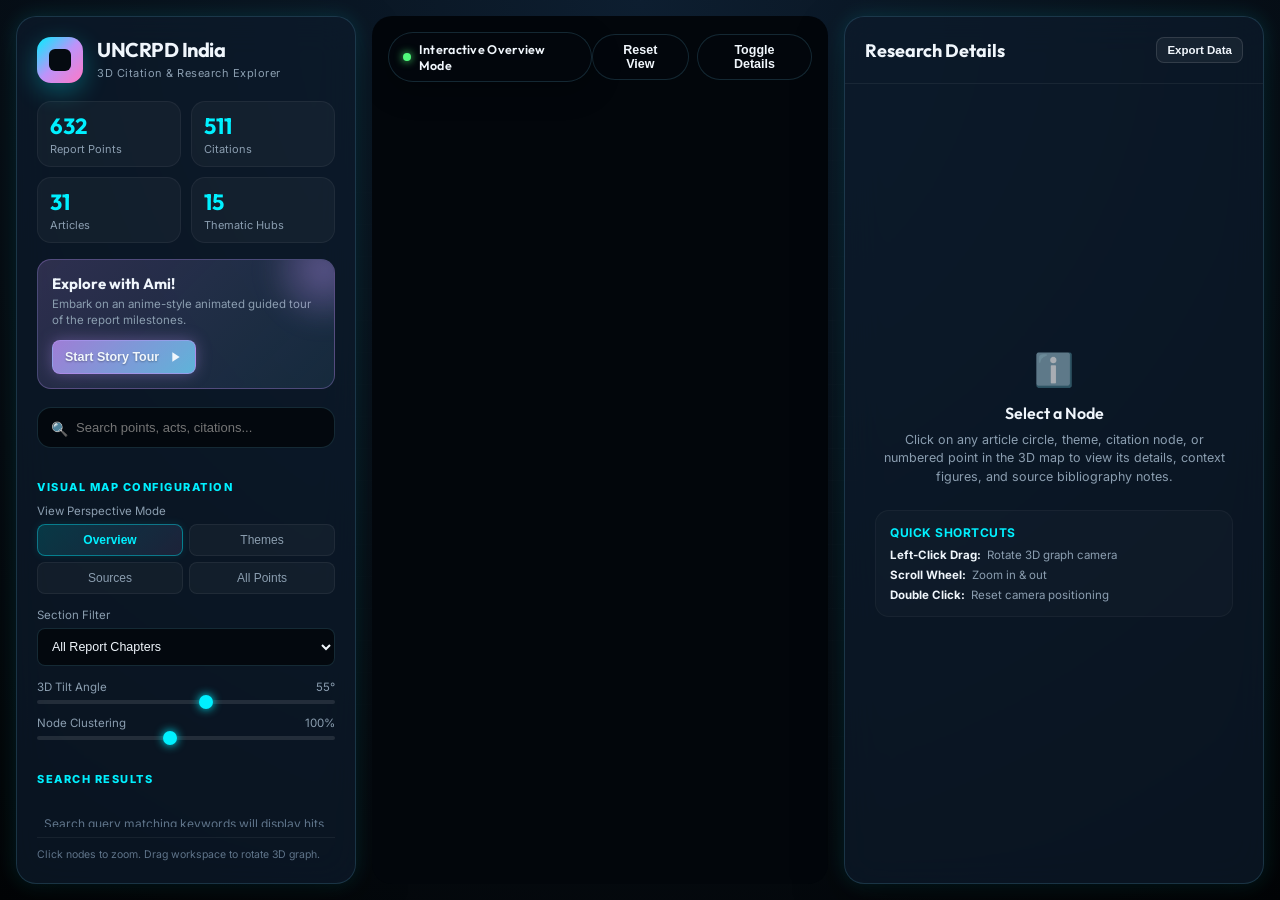
==== index.html @ 35bfd84f "feat: Add interactive 3D citation map and storytelling dashboard with Three.js" ====
<!DOCTYPE html>
<html lang="en">
<head>
  <meta charset="UTF-8">
  <meta name="viewport" content="width=device-width, initial-scale=1.0">
  <title>India UNCRPD 3D Research Citation Map & Story Dashboard</title>
  <meta name="description" content="An interactive 3D WebGL mind map and animated story tour of the India UNCRPD state report, mapping numbered points, legal milestones, and citation networks.">
  
  <!-- Premium Fonts -->
  <link rel="preconnect" href="https://fonts.googleapis.com">
  <link rel="preconnect" href="https://fonts.gstatic.com" crossorigin>
  <link href="https://fonts.googleapis.com/css2?family=Inter:wght@300;400;500;600;700&family=Outfit:wght@400;500;600;700;800&display=swap" rel="stylesheet">
  
  <!-- Main Stylesheet -->
  <link rel="stylesheet" href="app.css">
</head>
<body>
  
  <div class="app-container">
    
    <!-- Left Navigation & Controls Sidebar -->
    <aside class="sidebar-left glass-card" id="sidebar-left">
      <div class="brand">
        <div class="brand-logo">
          <div class="logo-inner"></div>
        </div>
        <div class="brand-text">
          <h1>UNCRPD India</h1>
          <span class="subtitle">3D Citation & Research Explorer</span>
        </div>
      </div>
      
      <!-- Stats Summary Widget -->
      <div class="stats-grid" id="stats-widget">
        <div class="stat-card">
          <span class="stat-val" id="stat-points">0</span>
          <span class="stat-label">Report Points</span>
        </div>
        <div class="stat-card">
          <span class="stat-val" id="stat-citations">0</span>
          <span class="stat-label">Citations</span>
        </div>
        <div class="stat-card">
          <span class="stat-val" id="stat-articles">0</span>
          <span class="stat-label">Articles</span>
        </div>
        <div class="stat-card">
          <span class="stat-val" id="stat-themes">0</span>
          <span class="stat-label">Thematic Hubs</span>
        </div>
      </div>
      
      <!-- Anime Story Tour Banner Trigger -->
      <div class="tour-banner" id="start-tour-banner">
        <div class="banner-glow"></div>
        <div class="banner-content">
          <h3>Explore with Ami!</h3>
          <p>Embark on an anime-style animated guided tour of the report milestones.</p>
          <button class="btn btn-primary btn-glow" id="start-tour-btn">
            <span>Start Story Tour</span>
            <svg class="icon-play" viewBox="0 0 24 24" width="16" height="16" fill="currentColor"><path d="M8 5v14l11-7z"/></svg>
          </button>
        </div>
      </div>

      <!-- Search Box -->
      <div class="search-box">
        <span class="search-icon">🔍</span>
        <input type="text" id="search-input" placeholder="Search points, acts, citations...">
      </div>

      <!-- Explorer Controls -->
      <div class="section-title">Visual Map Configuration</div>
      
      <div class="control-group">
        <label class="control-label">View Perspective Mode</label>
        <div class="button-toggle-group">
          <button class="toggle-btn active" data-mode="overview">Overview</button>
          <button class="toggle-btn" data-mode="themes">Themes</button>
          <button class="toggle-btn" data-mode="sources">Sources</button>
          <button class="toggle-btn" data-mode="allpoints">All Points</button>
        </div>
      </div>
      
      <div class="control-group">
        <label class="control-label" for="filter-select">Section Filter</label>
        <select id="filter-select" class="custom-select">
          <option value="">All Report Chapters</option>
        </select>
      </div>

      <div class="control-sliders">
        <div class="slider-item">
          <div class="slider-header">
            <span>3D Tilt Angle</span>
            <span id="slider-tilt-val">55°</span>
          </div>
          <input type="range" id="slider-tilt" min="15" max="85" value="55" class="custom-slider">
        </div>
        <div class="slider-item">
          <div class="slider-header">
            <span>Node Clustering</span>
            <span id="slider-density-val">100%</span>
          </div>
          <input type="range" id="slider-density" min="60" max="150" value="100" class="custom-slider">
        </div>
      </div>

      <div class="section-title">Search Results</div>
      <div class="results-container" id="search-results-list">
        <div class="empty-state">Search query matching keywords will display hits here.</div>
      </div>
      
      <div class="sidebar-footer">
        <span>Click nodes to zoom. Drag workspace to rotate 3D graph.</span>
      </div>
    </aside>
    
    <!-- Central WebGL Viewport -->
    <main class="viewport-container" id="viewport-container">
      
      <!-- Top floating status pill -->
      <div class="top-pillbar">
        <div class="pill-badge glass-card">
          <span class="active-dot"></span>
          <span id="current-mode-label">Interactive Overview Mode</span>
        </div>
        <div class="pill-actions">
          <button class="btn btn-action" id="reset-view-btn">Reset View</button>
          <button class="btn btn-action" id="toggle-right-btn">Toggle Details</button>
        </div>
      </div>
      
      <!-- Three.js Canvas -->
      <div class="threejs-wrapper" id="threejs-wrapper">
        <canvas id="threejs-canvas"></canvas>
      </div>
      
      <!-- Anime Story Tour Character Overlay & Dialog Balloon -->
      <div class="anime-story-tour-overlay hidden" id="story-tour-overlay">
        <!-- Background Speedlines for Anime styling -->
        <div class="anime-speedlines" id="tour-speedlines"></div>
        
        <!-- Story Card Panel -->
        <div class="story-dialog-box glass-card">
          <!-- Mascot Character Widget -->
          <div class="mascot-widget">
            <div class="mascot-avatar" id="mascot-avatar">
              <!-- Expressive Anime-style SVG Avatar -->
              <div class="mascot-hair-back"></div>
              <div class="mascot-face">
                <div class="mascot-blush"></div>
                <div class="mascot-eyes">
                  <div class="eye eye-left">
                    <div class="pupil"></div>
                  </div>
                  <div class="eye eye-right">
                    <div class="pupil"></div>
                  </div>
                </div>
                <div class="mascot-mouth"></div>
              </div>
              <div class="mascot-hair-front"></div>
              <div class="mascot-body"></div>
            </div>
            <div class="mascot-nametag">Ami · Guide</div>
          </div>
          
          <!-- Speech / Explanation Balloon -->
          <div class="speech-balloon">
            <div class="tour-chapter-badge" id="tour-chapter-badge">Chapter 1/5: Introduction</div>
            <h4 class="tour-step-title" id="tour-step-title">Welcome to the UNCRPD Explorer!</h4>
            <div class="tour-step-text" id="tour-step-text">
              Let's walk through the report together! I'll guide you through the demographic structure, accessibility outputs, inclusive education milestones, and the landmark legal case decisions.
            </div>
            
            <div class="tour-actions">
              <button class="btn btn-tour-skip" id="tour-exit-btn">Exit Tour</button>
              <div class="tour-nav-btns">
                <button class="btn btn-tour" id="tour-back-btn" disabled>Back</button>
                <button class="btn btn-tour btn-tour-primary" id="tour-next-btn">Next</button>
              </div>
            </div>
          </div>
        </div>
      </div>
      
    </main>
    
    <!-- Right Contextual Details Inspector Sidebar -->
    <aside class="sidebar-right glass-card" id="sidebar-right">
      <div class="panel-header">
        <h2>Research Details</h2>
        <div class="panel-header-actions">
          <button class="btn btn-header" id="download-json-btn" title="Download Full JSON Data">Export Data</button>
        </div>
      </div>
      
      <!-- Dynamically filled details view -->
      <div class="panel-content" id="detail-inspector-body">
        <!-- Default State -->
        <div class="default-inspector-state">
          <div class="inspector-icon">ℹ️</div>
          <h3>Select a Node</h3>
          <p>Click on any article circle, theme, citation node, or numbered point in the 3D map to view its details, context figures, and source bibliography notes.</p>
          <div class="quick-tips">
            <h4>Quick Shortcuts</h4>
            <ul>
              <li><strong>Left-Click Drag:</strong> Rotate 3D graph camera</li>
              <li><strong>Scroll Wheel:</strong> Zoom in & out</li>
              <li><strong>Double Click:</strong> Reset camera positioning</li>
            </ul>
          </div>
        </div>
      </div>
    </aside>
    
  </div>

  <!-- Image Modal Viewer for expanding figures -->
  <div class="image-modal-overlay hidden" id="image-modal">
    <div class="image-modal-content">
      <button class="btn-close-modal" id="close-modal-btn">✕</button>
      <img id="modal-image-src" src="" alt="Expanded Report Figure">
      <div class="image-modal-caption" id="modal-image-caption">Figure Caption</div>
    </div>
  </div>

  <!-- Load Three.js core library -->
  <script src="https://cdnjs.cloudflare.com/ajax/libs/three.js/r128/three.min.js"></script>
  <!-- Load packaged UNCRPD report data and mappings -->
  <script src="data.js"></script>
  <!-- Load 3D WebGL Graph visualization module -->
  <script src="graph3d.js"></script>
  <!-- Load Main App controller and Anime explainer logic -->
  <script src="app.js"></script>
</body>
</html>
---- app.css ----
/* Design System Variables */
:root {
  --bg-gradient: radial-gradient(circle at 50% 0%, #0d1e30 0%, #050b11 70%, #020406 100%);
  --bg-color: #050b11;
  --card-bg: rgba(13, 27, 43, 0.72);
  --card-bg-solid: #0b1522;
  --card-border: rgba(112, 214, 255, 0.16);
  --card-border-glow: rgba(112, 214, 255, 0.45);
  
  /* Text colors */
  --color-ink: #f0f6fc;
  --color-muted: #8b9eb0;
  --color-subtle: #5f748a;
  
  /* Glowing Neon Accents */
  --accent-cyan: #00f0ff;
  --accent-cyan-rgb: 0, 240, 255;
  --accent-purple: #bd93f9;
  --accent-gold: #ffb86c;
  --accent-green: #50fa7b;
  --accent-pink: #ff79c6;
  --accent-red: #ff5555;
  
  /* Theme mapping colors */
  --dot-article: #00f0ff;
  --dot-point: #bd93f9;
  --dot-source: #ff79c6;
  --dot-theme: #ffb86c;
  
  /* Structural variables */
  --radius-lg: 20px;
  --radius-md: 14px;
  --radius-sm: 8px;
  --shadow-neon: 0 0 20px rgba(0, 240, 255, 0.15);
  --shadow-neon-hover: 0 0 35px rgba(0, 240, 255, 0.35);
  --font-display: 'Outfit', sans-serif;
  --font-body: 'Inter', sans-serif;
  --transition-fast: 0.18s cubic-bezier(0.4, 0, 0.2, 1);
  --transition-normal: 0.28s cubic-bezier(0.4, 0, 0.2, 1);
}

/* Base resets & layouts */
* {
  box-sizing: border-box;
  margin: 0;
  padding: 0;
}

html, body {
  height: 100%;
  width: 100%;
  background: var(--bg-color);
  background-image: var(--bg-gradient);
  color: var(--color-ink);
  font-family: var(--font-body);
  overflow: hidden;
}

body::before {
  content: "";
  position: fixed;
  inset: 0;
  background-image: 
    linear-gradient(rgba(255, 255, 255, 0.015) 1px, transparent 1px),
    linear-gradient(90deg, rgba(255, 255, 255, 0.015) 1px, transparent 1px);
  background-size: 32px 32px;
  mask-image: radial-gradient(circle at center, black, transparent 80%);
  pointer-events: none;
  z-index: 1;
}

/* App Grid Structure */
.app-container {
  display: grid;
  grid-template-columns: 340px 1fr 420px;
  height: 100vh;
  gap: 16px;
  padding: 16px;
  position: relative;
  z-index: 2;
}

/* Glassmorphic Cards */
.glass-card {
  background: var(--card-bg);
  border: 1px solid var(--card-border);
  box-shadow: 0 20px 50px rgba(0, 0, 0, 0.4), var(--shadow-neon);
  border-radius: var(--radius-lg);
  backdrop-filter: blur(18px);
  -webkit-backdrop-filter: blur(18px);
  transition: border-color var(--transition-normal), box-shadow var(--transition-normal);
}

.glass-card:hover {
  border-color: rgba(0, 240, 255, 0.28);
}

/* Sidebars Base Styling */
.sidebar-left, .sidebar-right {
  display: flex;
  flex-direction: column;
  height: 100%;
  overflow: hidden;
}

/* LEFT SIDEBAR: Brand & Controls */
.sidebar-left {
  padding: 20px;
}

.brand {
  display: flex;
  align-items: center;
  gap: 14px;
  margin-bottom: 18px;
}

.brand-logo {
  width: 46px;
  height: 46px;
  border-radius: 14px;
  background: linear-gradient(135deg, var(--accent-cyan), var(--accent-purple), var(--accent-pink));
  display: flex;
  align-items: center;
  justify-content: center;
  position: relative;
  box-shadow: 0 8px 24px rgba(0, 240, 255, 0.3);
}

.logo-inner {
  width: 22px;
  height: 22px;
  border-radius: 6px;
  background: var(--bg-color);
  animation: logo-rotate 8s linear infinite;
}

@keyframes logo-rotate {
  from { transform: rotate(0deg); }
  to { transform: rotate(360deg); }
}

.brand-text h1 {
  font-family: var(--font-display);
  font-size: 20px;
  font-weight: 700;
  letter-spacing: -0.5px;
  line-height: 1.1;
}

.brand-text .subtitle {
  font-size: 11px;
  color: var(--color-muted);
  letter-spacing: 0.5px;
}

/* Stats Summary Widget */
.stats-grid {
  display: grid;
  grid-template-columns: repeat(2, 1fr);
  gap: 10px;
  margin-bottom: 16px;
}

.stat-card {
  padding: 10px 12px;
  background: rgba(255, 255, 255, 0.035);
  border: 1px solid rgba(255, 255, 255, 0.05);
  border-radius: var(--radius-md);
  display: flex;
  flex-direction: column;
}

.stat-val {
  font-family: var(--font-display);
  font-size: 22px;
  font-weight: 700;
  color: var(--accent-cyan);
}

.stat-label {
  font-size: 11px;
  color: var(--color-muted);
  margin-top: 2px;
}

/* Tour Banner Widget */
.tour-banner {
  position: relative;
  background: linear-gradient(135deg, rgba(189, 147, 249, 0.2) 0%, rgba(112, 214, 255, 0.1) 100%);
  border: 1px solid rgba(189, 147, 249, 0.3);
  border-radius: var(--radius-md);
  padding: 14px;
  margin-bottom: 18px;
  overflow: hidden;
  transition: transform var(--transition-fast);
}

.tour-banner:hover {
  transform: translateY(-2px);
  border-color: rgba(189, 147, 249, 0.5);
  box-shadow: 0 8px 30px rgba(189, 147, 249, 0.2);
}

.banner-glow {
  position: absolute;
  top: -50px;
  right: -50px;
  width: 120px;
  height: 120px;
  background: radial-gradient(circle, rgba(189, 147, 249, 0.4) 0%, transparent 70%);
  filter: blur(10px);
  pointer-events: none;
}

.banner-content h3 {
  font-family: var(--font-display);
  font-size: 15px;
  font-weight: 700;
  color: var(--color-ink);
  margin-bottom: 4px;
}

.banner-content p {
  font-size: 11.5px;
  color: var(--color-muted);
  line-height: 1.35;
  margin-bottom: 12px;
}

/* Standard Buttons */
.btn {
  display: inline-flex;
  align-items: center;
  justify-content: center;
  gap: 8px;
  border: 1px solid rgba(255, 255, 255, 0.12);
  background: rgba(255, 255, 255, 0.05);
  color: var(--color-ink);
  border-radius: var(--radius-sm);
  padding: 8px 12px;
  cursor: pointer;
  font-size: 12.5px;
  font-weight: 600;
  outline: none;
  transition: transform var(--transition-fast), background var(--transition-fast), border-color var(--transition-fast);
}

.btn:hover {
  background: rgba(255, 255, 255, 0.1);
  border-color: rgba(255, 255, 255, 0.2);
  transform: translateY(-1px);
}

.btn:active {
  transform: translateY(0);
}

.btn-primary {
  background: linear-gradient(135deg, rgba(189, 147, 249, 0.8), rgba(112, 214, 255, 0.8));
  border-color: rgba(189, 147, 249, 0.5);
  text-shadow: 0 1px 2px rgba(0,0,0,0.3);
}

.btn-primary:hover {
  background: linear-gradient(135deg, rgba(189, 147, 249, 0.95), rgba(112, 214, 255, 0.95));
  border-color: rgba(189, 147, 249, 0.7);
}

.btn-glow {
  box-shadow: 0 0 15px rgba(189, 147, 249, 0.35);
}

.btn-glow:hover {
  box-shadow: 0 0 25px rgba(189, 147, 249, 0.55);
}

/* Search Box Container */
.search-box {
  position: relative;
  margin-bottom: 18px;
}

.search-box input {
  width: 100%;
  background: #03080e;
  border: 1px solid var(--card-border);
  border-radius: var(--radius-md);
  padding: 12px 14px 12px 38px;
  color: var(--color-ink);
  font-size: 13px;
  outline: none;
  transition: border-color var(--transition-fast), box-shadow var(--transition-fast);
}

.search-box input:focus {
  border-color: var(--accent-cyan);
  box-shadow: 0 0 12px rgba(0, 240, 255, 0.25);
}

.search-icon {
  position: absolute;
  left: 14px;
  top: 50%;
  transform: translateY(-50%);
  font-size: 14px;
  color: var(--color-muted);
}

/* Sections inside control panels */
.section-title {
  font-size: 11px;
  font-weight: 800;
  text-transform: uppercase;
  letter-spacing: 1.5px;
  color: var(--accent-cyan);
  margin: 14px 0 10px;
}

.control-group {
  margin-bottom: 14px;
}

.control-label {
  display: block;
  font-size: 11.5px;
  color: var(--color-muted);
  margin-bottom: 6px;
}

/* Button Toggle Group */
.button-toggle-group {
  display: grid;
  grid-template-columns: repeat(2, 1fr);
  gap: 6px;
}

.toggle-btn {
  background: rgba(255, 255, 255, 0.035);
  border: 1px solid rgba(255, 255, 255, 0.06);
  color: var(--color-muted);
  border-radius: var(--radius-sm);
  padding: 8px 6px;
  font-size: 12px;
  font-weight: 500;
  cursor: pointer;
  transition: var(--transition-fast);
}

.toggle-btn:hover {
  background: rgba(255, 255, 255, 0.07);
  color: var(--color-ink);
}

.toggle-btn.active {
  background: linear-gradient(135deg, rgba(0, 240, 255, 0.16), rgba(189, 147, 249, 0.1));
  border-color: rgba(0, 240, 255, 0.4);
  color: var(--accent-cyan);
  font-weight: 600;
  box-shadow: 0 0 10px rgba(0, 240, 255, 0.1);
}

/* Custom Select Tag */
.custom-select {
  width: 100%;
  background: #03080e;
  border: 1px solid var(--card-border);
  color: var(--color-ink);
  border-radius: var(--radius-sm);
  padding: 10px;
  outline: none;
  font-size: 12.5px;
  cursor: pointer;
  transition: border-color var(--transition-fast);
}

.custom-select:focus {
  border-color: var(--accent-cyan);
}

/* Sliders */
.control-sliders {
  display: flex;
  flex-direction: column;
  gap: 12px;
  margin-bottom: 18px;
}

.slider-item {
  display: flex;
  flex-direction: column;
  gap: 6px;
}

.slider-header {
  display: flex;
  justify-content: space-between;
  font-size: 11.5px;
  color: var(--color-muted);
}

.custom-slider {
  -webkit-appearance: none;
  width: 100%;
  height: 4px;
  border-radius: 99px;
  background: rgba(255,255,255,0.1);
  outline: none;
}

.custom-slider::-webkit-slider-thumb {
  -webkit-appearance: none;
  appearance: none;
  width: 14px;
  height: 14px;
  border-radius: 50%;
  background: var(--accent-cyan);
  cursor: pointer;
  box-shadow: 0 0 10px var(--accent-cyan);
  transition: transform var(--transition-fast);
}

.custom-slider::-webkit-slider-thumb:hover {
  transform: scale(1.2);
}

/* Search results list */
.results-container {
  flex: 1;
  overflow-y: auto;
  padding-right: 4px;
}

.results-container::-webkit-scrollbar {
  width: 4px;
}

.results-container::-webkit-scrollbar-thumb {
  background: rgba(255,255,255,0.1);
  border-radius: 99px;
}

.empty-state {
  font-size: 12px;
  color: var(--color-subtle);
  text-align: center;
  padding: 20px 0;
}

/* Individual Search Hit */
.search-hit-item {
  padding: 10px 12px;
  border-radius: var(--radius-sm);
  background: rgba(255, 255, 255, 0.02);
  border: 1px solid rgba(255, 255, 255, 0.04);
  margin-bottom: 8px;
  cursor: pointer;
  transition: var(--transition-fast);
}

.search-hit-item:hover {
  background: rgba(0, 240, 255, 0.08);
  border-color: rgba(0, 240, 255, 0.25);
  transform: translateX(2px);
}

.search-hit-item b {
  display: block;
  font-size: 13px;
  color: var(--color-ink);
}

.search-hit-item span {
  display: block;
  font-size: 11.5px;
  color: var(--color-muted);
  margin-top: 3px;
  white-space: nowrap;
  overflow: hidden;
  text-overflow: ellipsis;
}

.sidebar-footer {
  font-size: 10.5px;
  color: var(--color-subtle);
  line-height: 1.4;
  border-top: 1px solid rgba(255,255,255,0.06);
  padding-top: 10px;
  margin-top: 10px;
}

/* CENTRAL GRAPH VIEWPORT */
.viewport-container {
  position: relative;
  height: 100%;
  border-radius: var(--radius-lg);
  overflow: hidden;
  background: #02060b;
}

.threejs-wrapper {
  position: absolute;
  inset: 0;
  z-index: 1;
}

#threejs-canvas {
  width: 100%;
  height: 100%;
  display: block;
}

/* Floating Top Pillbar */
.top-pillbar {
  position: absolute;
  top: 16px;
  left: 16px;
  right: 16px;
  z-index: 10;
  display: flex;
  align-items: center;
  justify-content: space-between;
  pointer-events: none;
}

.pill-badge {
  display: flex;
  align-items: center;
  gap: 8px;
  background: rgba(3, 8, 14, 0.7);
  border: 1px solid var(--card-border);
  border-radius: 99px;
  padding: 8px 14px;
  pointer-events: auto;
  box-shadow: 0 8px 30px rgba(0,0,0,0.3);
}

.active-dot {
  width: 8px;
  height: 8px;
  border-radius: 50%;
  background: var(--accent-green);
  box-shadow: 0 0 8px var(--accent-green);
  animation: pulse-green 2s infinite;
}

@keyframes pulse-green {
  0% { transform: scale(0.95); box-shadow: 0 0 0 0 rgba(80, 250, 123, 0.7); }
  70% { transform: scale(1); box-shadow: 0 0 0 6px rgba(80, 250, 123, 0); }
  100% { transform: scale(0.95); box-shadow: 0 0 0 0 rgba(80, 250, 123, 0); }
}

.pill-badge span:last-child {
  font-family: var(--font-display);
  font-size: 12.5px;
  font-weight: 600;
  letter-spacing: 0.3px;
}

.pill-actions {
  display: flex;
  gap: 8px;
  pointer-events: auto;
}

.btn-action {
  background: rgba(3, 8, 14, 0.7);
  border: 1px solid var(--card-border);
  border-radius: 99px;
  padding: 8px 16px;
}

.btn-action:hover {
  border-color: var(--accent-cyan);
  color: var(--accent-cyan);
  box-shadow: 0 0 15px rgba(0,240,255,0.25);
}

/* ANIME STORY TOUR OVERLAY */
.anime-story-tour-overlay {
  position: absolute;
  inset: 0;
  z-index: 100;
  pointer-events: none;
  display: flex;
  align-items: flex-end;
  justify-content: center;
  padding: 24px;
  background: rgba(3, 6, 10, 0.4);
  transition: opacity var(--transition-normal);
}

.anime-story-tour-overlay.hidden {
  opacity: 0;
  pointer-events: none;
}

/* Background Speedlines animation */
.anime-speedlines {
  position: absolute;
  inset: 0;
  background-image: radial-gradient(circle, transparent 20%, rgba(0, 240, 255, 0.05) 50%, rgba(189, 147, 249, 0.15) 100%),
                    repeating-conic-gradient(from 0deg, transparent 0deg 8deg, rgba(255,255,255,0.035) 9deg 12deg, transparent 13deg 20deg);
  pointer-events: none;
  animation: speedlines-spin 25s linear infinite;
  opacity: 0.75;
  z-index: 1;
}

@keyframes speedlines-spin {
  0% { transform: scale(1.1) rotate(0deg); }
  100% { transform: scale(1.1) rotate(360deg); }
}

/* Dialog Container Card */
.story-dialog-box {
  width: min(840px, 100%);
  display: flex;
  align-items: stretch;
  gap: 20px;
  padding: 20px;
  z-index: 10;
  pointer-events: auto;
  border-color: rgba(189, 147, 249, 0.4);
  background: rgba(13, 20, 32, 0.92);
  transform: translateY(0);
  transition: transform var(--transition-normal);
  animation: dialog-intro var(--transition-normal) forwards;
}

@keyframes dialog-intro {
  from { transform: translateY(50px); opacity: 0; }
  to { transform: translateY(0); opacity: 1; }
}

/* Mascot Chibi Character Design (CSS / SVG structure) */
.mascot-widget {
  width: 140px;
  display: flex;
  flex-direction: column;
  align-items: center;
  justify-content: center;
  position: relative;
  flex-shrink: 0;
}

.mascot-avatar {
  width: 100px;
  height: 100px;
  position: relative;
  animation: mascot-float 3s ease-in-out infinite;
}

@keyframes mascot-float {
  0% { transform: translateY(0); }
  50% { transform: translateY(-8px); }
  100% { transform: translateY(0); }
}

/* Cute Chibi Hair and Face styling */
.mascot-face {
  position: absolute;
  top: 25px;
  left: 20px;
  width: 60px;
  height: 52px;
  background: #ffebd2;
  border-radius: 30px 30px 24px 24px;
  z-index: 2;
  box-shadow: inset 0 -4px 8px rgba(0,0,0,0.1);
  overflow: hidden;
}

.mascot-hair-back {
  position: absolute;
  top: 15px;
  left: 12px;
  width: 76px;
  height: 70px;
  background: var(--accent-purple);
  border-radius: 40px 40px 10px 10px;
  z-index: 1;
}

.mascot-hair-front {
  position: absolute;
  top: 15px;
  left: 15px;
  width: 70px;
  height: 25px;
  background: var(--accent-purple);
  border-radius: 40px 40px 0 0;
  z-index: 3;
  clip-path: polygon(0% 0%, 100% 0%, 90% 100%, 75% 60%, 55% 90%, 45% 60%, 25% 100%, 10% 60%);
}

.mascot-blush {
  position: absolute;
  top: 32px;
  left: 5%;
  width: 90%;
  height: 6px;
  display: flex;
  justify-content: space-between;
  padding: 0 6px;
}

.mascot-blush::before, .mascot-blush::after {
  content: "";
  width: 8px;
  height: 5px;
  background: rgba(255, 105, 180, 0.5);
  border-radius: 50%;
  filter: blur(1px);
}

.mascot-eyes {
  position: absolute;
  top: 22px;
  left: 10px;
  width: 40px;
  height: 12px;
  display: flex;
  justify-content: space-between;
}

.eye {
  width: 11px;
  height: 11px;
  background: #25123d;
  border-radius: 50%;
  position: relative;
  overflow: hidden;
  animation: eye-blink 4s linear infinite;
  transform-origin: center;
}

.pupil {
  width: 4px;
  height: 4px;
  background: #ffffff;
  border-radius: 50%;
  position: absolute;
  top: 2px;
  left: 2px;
}

@keyframes eye-blink {
  0%, 95%, 100% { transform: scaleY(1); }
  97% { transform: scaleY(0.1); }
}

.mascot-mouth {
  position: absolute;
  bottom: 8px;
  left: 27px;
  width: 6px;
  height: 4px;
  border-bottom: 2px solid #25123d;
  border-radius: 0 0 4px 4px;
  transition: all var(--transition-fast);
}

.mascot-body {
  position: absolute;
  bottom: 0;
  left: 32px;
  width: 36px;
  height: 28px;
  background: linear-gradient(180deg, var(--accent-pink) 0%, var(--accent-purple) 100%);
  border-radius: 12px 12px 0 0;
  z-index: 1;
}

/* Expressive Chibi Mouth States */
.mascot-avatar.happy .mascot-mouth {
  width: 8px;
  height: 6px;
  left: 26px;
  border-radius: 0 0 6px 6px;
  border-bottom: 3px solid #25123d;
  background: #ff5555;
}

.mascot-avatar.excited .mascot-mouth {
  width: 10px;
  height: 10px;
  left: 25px;
  bottom: 6px;
  border-radius: 0 0 10px 10px;
  background: #ff5555;
  border: 2px solid #25123d;
}

.mascot-avatar.thinking .mascot-mouth {
  width: 8px;
  height: 2px;
  left: 26px;
  bottom: 10px;
  background: #25123d;
  border: none;
  border-radius: 2px;
  transform: rotate(-10deg);
}

.mascot-nametag {
  background: var(--accent-purple);
  color: #060c13;
  font-family: var(--font-display);
  font-size: 11px;
  font-weight: 800;
  border-radius: 99px;
  padding: 3px 10px;
  margin-top: 10px;
  box-shadow: 0 4px 12px rgba(189, 147, 249, 0.4);
}

/* Speech Balloon controls */
.speech-balloon {
  flex: 1;
  display: flex;
  flex-direction: column;
}

.tour-chapter-badge {
  font-family: var(--font-display);
  font-size: 10.5px;
  font-weight: 800;
  color: var(--accent-purple);
  text-transform: uppercase;
  letter-spacing: 1px;
  margin-bottom: 4px;
}

.tour-step-title {
  font-family: var(--font-display);
  font-size: 18px;
  font-weight: 700;
  color: var(--color-ink);
  margin-bottom: 8px;
}

.tour-step-text {
  font-size: 13.5px;
  line-height: 1.5;
  color: #d0dbe5;
  margin-bottom: 16px;
  flex: 1;
}

.tour-actions {
  display: flex;
  justify-content: space-between;
  align-items: center;
  border-top: 1px solid rgba(255,255,255,0.06);
  padding-top: 12px;
}

.btn-tour {
  padding: 8px 16px;
  font-size: 12px;
  border-radius: var(--radius-sm);
}

.btn-tour-primary {
  background: var(--accent-purple);
  color: #060c13;
  border-color: var(--accent-purple);
  box-shadow: 0 0 15px rgba(189,147,249,0.3);
}

.btn-tour-primary:hover {
  background: #cba2ff;
  border-color: #cba2ff;
  color: #060c13;
}

.btn-tour-skip {
  background: transparent;
  border-color: transparent;
  color: var(--color-muted);
}

.btn-tour-skip:hover {
  background: rgba(255,255,255,0.05);
  color: var(--color-ink);
}

.tour-nav-btns {
  display: flex;
  gap: 8px;
}

/* RIGHT SIDEBAR: Inspector Details Panel */
.sidebar-right {
  padding: 0;
}

.panel-header {
  padding: 20px;
  border-bottom: 1px solid rgba(255, 255, 255, 0.06);
  display: flex;
  justify-content: space-between;
  align-items: center;
}

.panel-header h2 {
  font-family: var(--font-display);
  font-size: 18px;
  font-weight: 700;
}

.btn-header {
  font-size: 11.5px;
  padding: 6px 10px;
}

.panel-content {
  flex: 1;
  overflow-y: auto;
  padding: 20px;
}

.panel-content::-webkit-scrollbar {
  width: 4px;
}

.panel-content::-webkit-scrollbar-thumb {
  background: rgba(255,255,255,0.1);
  border-radius: 99px;
}

/* Default Inspector Intro */
.default-inspector-state {
  display: flex;
  flex-direction: column;
  align-items: center;
  justify-content: center;
  height: 100%;
  text-align: center;
  color: var(--color-muted);
  padding: 20px 10px;
}

.inspector-icon {
  font-size: 32px;
  margin-bottom: 14px;
  opacity: 0.65;
}

.default-inspector-state h3 {
  font-family: var(--font-display);
  font-size: 16px;
  font-weight: 600;
  color: var(--color-ink);
  margin-bottom: 8px;
}

.default-inspector-state p {
  font-size: 12.5px;
  line-height: 1.45;
  margin-bottom: 24px;
}

.quick-tips {
  width: 100%;
  text-align: left;
  background: rgba(255,255,255,0.02);
  border: 1px solid rgba(255,255,255,0.04);
  border-radius: var(--radius-md);
  padding: 14px;
}

.quick-tips h4 {
  font-size: 12px;
  font-weight: 700;
  color: var(--accent-cyan);
  margin-bottom: 8px;
  text-transform: uppercase;
  letter-spacing: 0.5px;
}

.quick-tips ul {
  list-style-type: none;
  display: flex;
  flex-direction: column;
  gap: 6px;
}

.quick-tips li {
  font-size: 11.5px;
  color: var(--color-muted);
  display: flex;
  gap: 6px;
}

.quick-tips strong {
  color: var(--color-ink);
}

/* Detail Inspection Elements */
.kicker {
  font-family: var(--font-display);
  font-size: 11px;
  font-weight: 800;
  text-transform: uppercase;
  letter-spacing: 1px;
  color: var(--accent-cyan);
}

.detail-title {
  font-family: var(--font-display);
  font-size: 22px;
  font-weight: 700;
  line-height: 1.15;
  color: var(--color-ink);
  margin: 6px 0 10px;
}

.chips-container {
  display: flex;
  flex-wrap: wrap;
  gap: 6px;
  margin: 12px 0 18px;
}

.badge-chip {
  font-size: 10.5px;
  font-weight: 600;
  padding: 4px 8px;
  border-radius: 99px;
  background: rgba(255,255,255,0.07);
  border: 1px solid rgba(255,255,255,0.09);
  color: #d0dbe5;
}

.badge-chip.accent {
  background: rgba(0, 240, 255, 0.1);
  border-color: rgba(0, 240, 255, 0.25);
  color: var(--accent-cyan);
}

.badge-chip.warn {
  background: rgba(255, 85, 85, 0.1);
  border-color: rgba(255, 85, 85, 0.25);
  color: #ff8888;
}

.detail-description {
  font-size: 13.5px;
  line-height: 1.55;
  color: #deebf7;
  margin-bottom: 20px;
}

/* Embed Figure Box in Details */
.figure-embed-card {
  background: #03080e;
  border: 1px solid rgba(255,255,255,0.08);
  border-radius: var(--radius-md);
  overflow: hidden;
  margin: 16px 0 20px;
  transition: border-color var(--transition-fast);
}

.figure-embed-card:hover {
  border-color: rgba(0,240,255,0.3);
}

.figure-img-container {
  position: relative;
  width: 100%;
  aspect-ratio: 16/10;
  background: #010305;
  display: flex;
  align-items: center;
  justify-content: center;
  cursor: zoom-in;
  overflow: hidden;
}

.figure-img-container img {
  max-width: 100%;
  max-height: 100%;
  object-fit: contain;
  transition: transform var(--transition-normal);
}

.figure-img-container:hover img {
  transform: scale(1.05);
}

.figure-zoom-overlay {
  position: absolute;
  inset: 0;
  background: rgba(0, 240, 255, 0.08);
  display: flex;
  align-items: center;
  justify-content: center;
  opacity: 0;
  transition: opacity var(--transition-fast);
}

.figure-img-container:hover .figure-zoom-overlay {
  opacity: 1;
}

.zoom-icon {
  font-size: 24px;
  filter: drop-shadow(0 2px 8px rgba(0,0,0,0.5));
}

.figure-caption {
  padding: 10px 14px;
  font-size: 12px;
  font-weight: 500;
  line-height: 1.4;
  color: var(--color-muted);
  border-top: 1px solid rgba(255,255,255,0.06);
}

/* Secondary list containers */
.sub-section-header {
  font-size: 12px;
  font-weight: 800;
  text-transform: uppercase;
  letter-spacing: 0.8px;
  color: var(--accent-purple);
  margin: 22px 0 10px;
}

.inspector-list {
  display: flex;
  flex-direction: column;
  gap: 10px;
}

.inspector-list-item {
  padding: 12px;
  border-radius: var(--radius-md);
  background: rgba(255,255,255,0.025);
  border: 1px solid rgba(255,255,255,0.05);
  cursor: pointer;
  transition: var(--transition-fast);
}

.inspector-list-item:hover {
  background: rgba(189, 147, 249, 0.08);
  border-color: rgba(189, 147, 249, 0.25);
}

.inspector-list-item.source-item {
  background: rgba(255, 121, 198, 0.02);
  border-color: rgba(255, 121, 198, 0.08);
}

.inspector-list-item.source-item:hover {
  background: rgba(255, 121, 198, 0.08);
  border-color: rgba(255, 121, 198, 0.28);
}

.inspector-list-item h5 {
  font-family: var(--font-display);
  font-size: 13px;
  font-weight: 700;
  color: var(--color-ink);
  margin-bottom: 4px;
}

.inspector-list-item p {
  font-size: 12px;
  line-height: 1.4;
  color: var(--color-muted);
}

.inspector-list-item small {
  display: block;
  font-size: 10px;
  color: var(--color-subtle);
  margin-top: 6px;
}

/* Light Mini Data Table */
.mini-table {
  width: 100%;
  border-collapse: collapse;
  font-size: 12px;
  margin-top: 8px;
}

.mini-table td {
  padding: 8px 4px;
  border-bottom: 1px solid rgba(255,255,255,0.06);
  color: var(--color-muted);
}

.mini-table tr:last-child td {
  border-bottom: none;
}

.mini-table td:first-child {
  color: var(--color-ink);
  font-weight: 700;
}

/* EXPANDED IMAGE MODAL */
.image-modal-overlay {
  position: fixed;
  inset: 0;
  background: rgba(2, 4, 6, 0.85);
  backdrop-filter: blur(10px);
  z-index: 1000;
  display: flex;
  align-items: center;
  justify-content: center;
  padding: 40px;
  transition: opacity var(--transition-normal);
}

.image-modal-overlay.hidden {
  opacity: 0;
  pointer-events: none;
}

.image-modal-content {
  position: relative;
  max-width: 1200px;
  width: 100%;
  max-height: 80vh;
  display: flex;
  flex-direction: column;
  align-items: center;
  animation: zoom-in var(--transition-normal) forwards;
}

@keyframes zoom-in {
  from { transform: scale(0.9); opacity: 0; }
  to { transform: scale(1); opacity: 1; }
}

.image-modal-content img {
  max-width: 100%;
  max-height: 75vh;
  object-fit: contain;
  border-radius: var(--radius-md);
  box-shadow: 0 30px 80px rgba(0, 0, 0, 0.7), 0 0 50px rgba(0, 240, 255, 0.15);
}

.btn-close-modal {
  position: absolute;
  top: -40px;
  right: 0;
  background: transparent;
  border: none;
  color: var(--color-ink);
  font-size: 24px;
  cursor: pointer;
  transition: transform var(--transition-fast);
}

.btn-close-modal:hover {
  transform: rotate(90deg);
  color: var(--accent-cyan);
}

.image-modal-caption {
  margin-top: 16px;
  font-family: var(--font-display);
  font-size: 14px;
  font-weight: 600;
  color: var(--color-ink);
  text-align: center;
}

/* RESPONSIVE LAYOUTS */
@media (max-width: 1200px) {
  .app-container {
    grid-template-columns: 300px 1fr;
  }
  
  .sidebar-right {
    position: fixed;
    top: 16px;
    bottom: 16px;
    right: 16px;
    width: 400px;
    z-index: 500;
    transition: transform var(--transition-normal);
  }
  
  .sidebar-right.collapsed {
    transform: translateX(calc(100% + 32px));
  }
}

@media (max-width: 820px) {
  .app-container {
    grid-template-columns: 1fr;
    padding: 8px;
    gap: 8px;
  }
  
  .sidebar-left {
    display: none; /* Hide left sidebar on small mobile screens */
  }
  
  .sidebar-right {
    left: 8px;
    right: 8px;
    width: auto;
  }
}
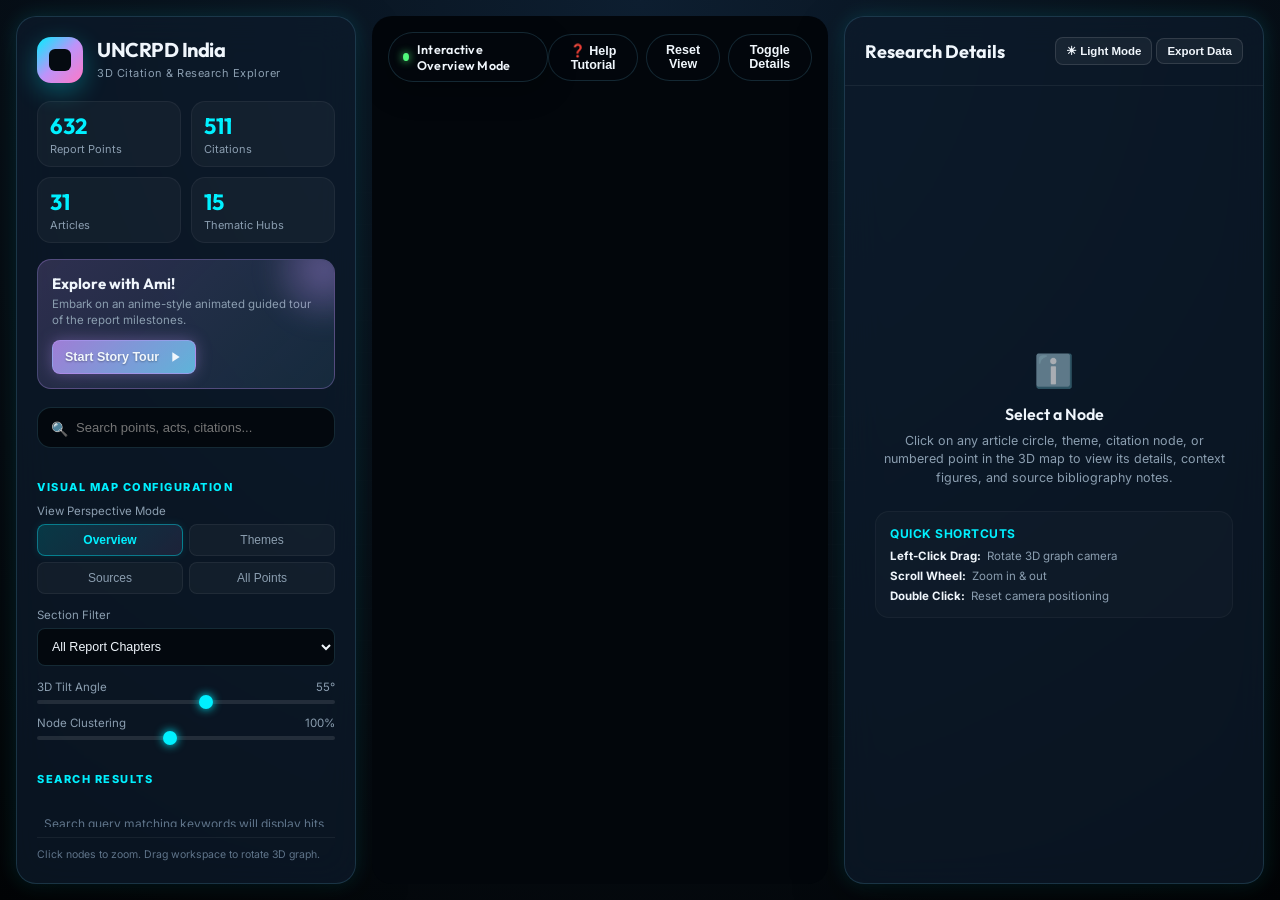
==== commit f16e8d59: "Add sand-yellow grid-paper Light Mode, dynamic WebGL theme switching, and interactive dashboard layo" ====
--- a/index.html
+++ b/index.html
@@ -64,7 +64,7 @@
       </div>
 
       <!-- Search Box -->
-      <div class="search-box">
+      <div class="search-box" id="search-box-widget">
         <span class="search-icon">🔍</span>
         <input type="text" id="search-input" placeholder="Search points, acts, citations...">
       </div>
@@ -72,7 +72,7 @@
       <!-- Explorer Controls -->
       <div class="section-title">Visual Map Configuration</div>
       
-      <div class="control-group">
+      <div class="control-group" id="view-mode-widget">
         <label class="control-label">View Perspective Mode</label>
         <div class="button-toggle-group">
           <button class="toggle-btn active" data-mode="overview">Overview</button>
@@ -82,14 +82,14 @@
         </div>
       </div>
       
-      <div class="control-group">
+      <div class="control-group" id="filter-select-widget">
         <label class="control-label" for="filter-select">Section Filter</label>
         <select id="filter-select" class="custom-select">
           <option value="">All Report Chapters</option>
         </select>
       </div>
 
-      <div class="control-sliders">
+      <div class="control-sliders" id="sliders-widget">
         <div class="slider-item">
           <div class="slider-header">
             <span>3D Tilt Angle</span>
@@ -121,11 +121,12 @@
       
       <!-- Top floating status pill -->
       <div class="top-pillbar">
-        <div class="pill-badge glass-card">
+        <div class="pill-badge glass-card" id="mode-pill-badge">
           <span class="active-dot"></span>
           <span id="current-mode-label">Interactive Overview Mode</span>
         </div>
-        <div class="pill-actions">
+        <div class="pill-actions" id="top-bar-actions">
+          <button class="btn btn-action" id="help-tutorial-btn">❓ Help Tutorial</button>
           <button class="btn btn-action" id="reset-view-btn">Reset View</button>
           <button class="btn btn-action" id="toggle-right-btn">Toggle Details</button>
         </div>
@@ -191,7 +192,8 @@
     <aside class="sidebar-right glass-card" id="sidebar-right">
       <div class="panel-header">
         <h2>Research Details</h2>
-        <div class="panel-header-actions">
+        <div class="panel-header-actions" id="panel-header-actions-widget">
+          <button class="btn btn-header" id="theme-toggle-btn">☀ Light Mode</button>
           <button class="btn btn-header" id="download-json-btn" title="Download Full JSON Data">Export Data</button>
         </div>
       </div>
@@ -217,6 +219,48 @@
     
   </div>
 
+  <!-- Dedicated Floating Help Tutorial Overlay -->
+  <div class="tutorial-overlay hidden" id="tutorial-overlay">
+    <!-- Spotlight dimming element -->
+    <div class="tutorial-spotlight" id="tutorial-spotlight"></div>
+    
+    <!-- Floating Info Dialog -->
+    <div class="tutorial-card glass-card" id="tutorial-card">
+      <div class="mascot-widget">
+        <div class="mascot-avatar happy" id="tutorial-mascot">
+          <div class="mascot-hair-back"></div>
+          <div class="mascot-face">
+            <div class="mascot-blush"></div>
+            <div class="mascot-eyes">
+              <div class="eye eye-left"><div class="pupil"></div></div>
+              <div class="eye eye-right"><div class="pupil"></div></div>
+            </div>
+            <div class="mascot-mouth"></div>
+          </div>
+          <div class="mascot-hair-front"></div>
+          <div class="mascot-body"></div>
+        </div>
+        <div class="mascot-nametag">Ami · Tutorial</div>
+      </div>
+      
+      <div class="speech-balloon">
+        <div class="tour-chapter-badge" id="tut-step-badge">Help Step 1/5</div>
+        <h4 class="tour-step-title" id="tut-step-title">Dashboard Quick Guide</h4>
+        <div class="tour-step-text" id="tut-step-text">
+          Let me show you how to navigate this dashboard easily!
+        </div>
+        
+        <div class="tour-actions">
+          <button class="btn btn-tour-skip" id="tut-exit-btn">Skip</button>
+          <div class="tour-nav-btns">
+            <button class="btn btn-tour" id="tut-back-btn" disabled>Back</button>
+            <button class="btn btn-tour btn-tour-primary" id="tut-next-btn">Next</button>
+          </div>
+        </div>
+      </div>
+    </div>
+  </div>
+
   <!-- Image Modal Viewer for expanding figures -->
   <div class="image-modal-overlay hidden" id="image-modal">
     <div class="image-modal-content">
--- a/app.css
+++ b/app.css
@@ -39,6 +39,39 @@
   --transition-normal: 0.28s cubic-bezier(0.4, 0, 0.2, 1);
 }
 
+/* LIGHT THEME (Sand Yellow / Gold Graph Paper style) */
+.light-theme {
+  --bg-gradient: radial-gradient(circle at 50% 0%, #fffcf5 0%, #f7f1e1 60%, #eeddb8 100%);
+  --bg-color: #faf4e3;
+  --card-bg: rgba(253, 250, 242, 0.88);
+  --card-bg-solid: #fcfbf8;
+  --card-border: rgba(196, 154, 108, 0.28);
+  --card-border-glow: rgba(196, 154, 108, 0.65);
+  
+  /* Text colors */
+  --color-ink: #2b2015;
+  --color-muted: #73604f;
+  --color-subtle: #a69280;
+  
+  /* Amber/Gold Accents */
+  --accent-cyan: #c4943c;
+  --accent-cyan-rgb: 196, 148, 60;
+  --accent-purple: #7a3ebb;
+  --accent-gold: #b37d14;
+  --accent-green: #2e7d32;
+  --accent-pink: #d81b60;
+  --accent-red: #c62828;
+  
+  /* Theme mapping colors */
+  --dot-article: #c4943c;
+  --dot-point: #7a3ebb;
+  --dot-source: #d81b60;
+  --dot-theme: #b37d14;
+  
+  --shadow-neon: 0 10px 30px rgba(196, 154, 108, 0.14);
+  --shadow-neon-hover: 0 15px 40px rgba(196, 154, 108, 0.32);
+}
+
 /* Base resets & layouts */
 * {
   box-sizing: border-box;
@@ -54,8 +87,10 @@
   color: var(--color-ink);
   font-family: var(--font-body);
   overflow: hidden;
-}
-
+  transition: background var(--transition-normal);
+}
+
+/* Graph Paper Grid */
 body::before {
   content: "";
   position: fixed;
@@ -69,6 +104,14 @@
   z-index: 1;
 }
 
+.light-theme body::before {
+  background-image: 
+    linear-gradient(rgba(196, 154, 108, 0.09) 1px, transparent 1px),
+    linear-gradient(90deg, rgba(196, 154, 108, 0.09) 1px, transparent 1px);
+  background-size: 36px 36px;
+  mask-image: radial-gradient(circle at center, black, transparent 90%);
+}
+
 /* App Grid Structure */
 .app-container {
   display: grid;
@@ -88,11 +131,19 @@
   border-radius: var(--radius-lg);
   backdrop-filter: blur(18px);
   -webkit-backdrop-filter: blur(18px);
-  transition: border-color var(--transition-normal), box-shadow var(--transition-normal);
+  transition: border-color var(--transition-normal), box-shadow var(--transition-normal), background var(--transition-normal);
 }
 
 .glass-card:hover {
-  border-color: rgba(0, 240, 255, 0.28);
+  border-color: rgba(var(--accent-cyan-rgb), 0.28);
+}
+
+.light-theme .glass-card {
+  box-shadow: 0 15px 40px rgba(196, 154, 108, 0.12), var(--shadow-neon);
+}
+
+.light-theme .glass-card:hover {
+  border-color: rgba(196, 154, 108, 0.45);
 }
 
 /* Sidebars Base Styling */
@@ -124,7 +175,7 @@
   align-items: center;
   justify-content: center;
   position: relative;
-  box-shadow: 0 8px 24px rgba(0, 240, 255, 0.3);
+  box-shadow: 0 8px 24px rgba(var(--accent-cyan-rgb), 0.3);
 }
 
 .logo-inner {
@@ -133,6 +184,7 @@
   border-radius: 6px;
   background: var(--bg-color);
   animation: logo-rotate 8s linear infinite;
+  transition: background var(--transition-normal);
 }
 
 @keyframes logo-rotate {
@@ -169,6 +221,11 @@
   border-radius: var(--radius-md);
   display: flex;
   flex-direction: column;
+}
+
+.light-theme .stat-card {
+  background: rgba(196, 154, 108, 0.06);
+  border: 1px solid rgba(196, 154, 108, 0.12);
 }
 
 .stat-val {
@@ -196,10 +253,20 @@
   transition: transform var(--transition-fast);
 }
 
+.light-theme .tour-banner {
+  background: linear-gradient(135deg, rgba(196, 154, 108, 0.15) 0%, rgba(196, 154, 108, 0.05) 100%);
+  border-color: rgba(196, 154, 108, 0.3);
+}
+
 .tour-banner:hover {
   transform: translateY(-2px);
   border-color: rgba(189, 147, 249, 0.5);
   box-shadow: 0 8px 30px rgba(189, 147, 249, 0.2);
+}
+
+.light-theme .tour-banner:hover {
+  border-color: rgba(196, 154, 108, 0.5);
+  box-shadow: 0 8px 30px rgba(196, 154, 108, 0.15);
 }
 
 .banner-glow {
@@ -211,6 +278,10 @@
   background: radial-gradient(circle, rgba(189, 147, 249, 0.4) 0%, transparent 70%);
   filter: blur(10px);
   pointer-events: none;
+}
+
+.light-theme .banner-glow {
+  background: radial-gradient(circle, rgba(196, 154, 108, 0.4) 0%, transparent 70%);
 }
 
 .banner-content h3 {
@@ -246,12 +317,22 @@
   transition: transform var(--transition-fast), background var(--transition-fast), border-color var(--transition-fast);
 }
 
+.light-theme .btn {
+  border-color: rgba(196, 154, 108, 0.28);
+  background: rgba(196, 154, 108, 0.06);
+}
+
 .btn:hover {
   background: rgba(255, 255, 255, 0.1);
   border-color: rgba(255, 255, 255, 0.2);
   transform: translateY(-1px);
 }
 
+.light-theme .btn:hover {
+  background: rgba(196, 154, 108, 0.14);
+  border-color: rgba(196, 154, 108, 0.4);
+}
+
 .btn:active {
   transform: translateY(0);
 }
@@ -262,17 +343,27 @@
   text-shadow: 0 1px 2px rgba(0,0,0,0.3);
 }
 
-.btn-primary:hover {
-  background: linear-gradient(135deg, rgba(189, 147, 249, 0.95), rgba(112, 214, 255, 0.95));
-  border-color: rgba(189, 147, 249, 0.7);
+.light-theme .btn-primary {
+  background: linear-gradient(135deg, #c4943c, #b37d14);
+  border-color: #b37d14;
+  color: #ffffff;
+  text-shadow: none;
 }
 
 .btn-glow {
   box-shadow: 0 0 15px rgba(189, 147, 249, 0.35);
 }
 
+.light-theme .btn-glow {
+  box-shadow: 0 0 15px rgba(196, 154, 108, 0.35);
+}
+
 .btn-glow:hover {
   box-shadow: 0 0 25px rgba(189, 147, 249, 0.55);
+}
+
+.light-theme .btn-glow:hover {
+  box-shadow: 0 0 25px rgba(196, 154, 108, 0.55);
 }
 
 /* Search Box Container */
@@ -293,9 +384,14 @@
   transition: border-color var(--transition-fast), box-shadow var(--transition-fast);
 }
 
+.light-theme .search-box input {
+  background: #ffffff;
+  border-color: rgba(196, 154, 108, 0.35);
+}
+
 .search-box input:focus {
   border-color: var(--accent-cyan);
-  box-shadow: 0 0 12px rgba(0, 240, 255, 0.25);
+  box-shadow: 0 0 12px rgba(var(--accent-cyan-rgb), 0.25);
 }
 
 .search-icon {
@@ -347,17 +443,26 @@
   transition: var(--transition-fast);
 }
 
+.light-theme .toggle-btn {
+  background: rgba(196, 154, 108, 0.05);
+  border-color: rgba(196, 154, 108, 0.12);
+}
+
 .toggle-btn:hover {
   background: rgba(255, 255, 255, 0.07);
   color: var(--color-ink);
 }
 
+.light-theme .toggle-btn:hover {
+  background: rgba(196, 154, 108, 0.12);
+}
+
 .toggle-btn.active {
-  background: linear-gradient(135deg, rgba(0, 240, 255, 0.16), rgba(189, 147, 249, 0.1));
-  border-color: rgba(0, 240, 255, 0.4);
+  background: linear-gradient(135deg, rgba(var(--accent-cyan-rgb), 0.16), rgba(189, 147, 249, 0.1));
+  border-color: rgba(var(--accent-cyan-rgb), 0.4);
   color: var(--accent-cyan);
   font-weight: 600;
-  box-shadow: 0 0 10px rgba(0, 240, 255, 0.1);
+  box-shadow: 0 0 10px rgba(var(--accent-cyan-rgb), 0.1);
 }
 
 /* Custom Select Tag */
@@ -372,6 +477,11 @@
   font-size: 12.5px;
   cursor: pointer;
   transition: border-color var(--transition-fast);
+}
+
+.light-theme .custom-select {
+  background: #ffffff;
+  border-color: rgba(196, 154, 108, 0.35);
 }
 
 .custom-select:focus {
@@ -406,6 +516,10 @@
   border-radius: 99px;
   background: rgba(255,255,255,0.1);
   outline: none;
+}
+
+.light-theme .custom-slider {
+  background: rgba(196, 154, 108, 0.18);
 }
 
 .custom-slider::-webkit-slider-thumb {
@@ -458,9 +572,14 @@
   transition: var(--transition-fast);
 }
 
+.light-theme .search-hit-item {
+  background: #ffffff;
+  border-color: rgba(196, 154, 108, 0.15);
+}
+
 .search-hit-item:hover {
-  background: rgba(0, 240, 255, 0.08);
-  border-color: rgba(0, 240, 255, 0.25);
+  background: rgba(var(--accent-cyan-rgb), 0.08);
+  border-color: rgba(var(--accent-cyan-rgb), 0.25);
   transform: translateX(2px);
 }
 
@@ -489,6 +608,10 @@
   margin-top: 10px;
 }
 
+.light-theme .sidebar-footer {
+  border-top-color: rgba(196, 154, 108, 0.15);
+}
+
 /* CENTRAL GRAPH VIEWPORT */
 .viewport-container {
   position: relative;
@@ -496,6 +619,10 @@
   border-radius: var(--radius-lg);
   overflow: hidden;
   background: #02060b;
+}
+
+.light-theme .viewport-container {
+  background: #fdfdf9;
 }
 
 .threejs-wrapper {
@@ -535,6 +662,11 @@
   box-shadow: 0 8px 30px rgba(0,0,0,0.3);
 }
 
+.light-theme .pill-badge {
+  background: rgba(253, 250, 242, 0.88);
+  box-shadow: 0 8px 24px rgba(196, 154, 108, 0.12);
+}
+
 .active-dot {
   width: 8px;
   height: 8px;
@@ -570,10 +702,15 @@
   padding: 8px 16px;
 }
 
+.light-theme .btn-action {
+  background: rgba(253, 250, 242, 0.88);
+  color: var(--color-ink);
+}
+
 .btn-action:hover {
   border-color: var(--accent-cyan);
   color: var(--accent-cyan);
-  box-shadow: 0 0 15px rgba(0,240,255,0.25);
+  box-shadow: 0 0 15px rgba(var(--accent-cyan-rgb), 0.25);
 }
 
 /* ANIME STORY TOUR OVERLAY */
@@ -599,12 +736,17 @@
 .anime-speedlines {
   position: absolute;
   inset: 0;
-  background-image: radial-gradient(circle, transparent 20%, rgba(0, 240, 255, 0.05) 50%, rgba(189, 147, 249, 0.15) 100%),
+  background-image: radial-gradient(circle, transparent 20%, rgba(var(--accent-cyan-rgb), 0.05) 50%, rgba(189, 147, 249, 0.15) 100%),
                     repeating-conic-gradient(from 0deg, transparent 0deg 8deg, rgba(255,255,255,0.035) 9deg 12deg, transparent 13deg 20deg);
   pointer-events: none;
   animation: speedlines-spin 25s linear infinite;
   opacity: 0.75;
   z-index: 1;
+}
+
+.light-theme .anime-speedlines {
+  background-image: radial-gradient(circle, transparent 20%, rgba(196, 154, 108, 0.08) 50%, rgba(196, 154, 108, 0.15) 100%),
+                    repeating-conic-gradient(from 0deg, transparent 0deg 8deg, rgba(196,154,108,0.06) 9deg 12deg, transparent 13deg 20deg);
 }
 
 @keyframes speedlines-spin {
@@ -628,6 +770,11 @@
   animation: dialog-intro var(--transition-normal) forwards;
 }
 
+.light-theme .story-dialog-box {
+  background: rgba(253, 250, 242, 0.96);
+  border-color: rgba(196, 154, 108, 0.45);
+}
+
 @keyframes dialog-intro {
   from { transform: translateY(50px); opacity: 0; }
   to { transform: translateY(0); opacity: 1; }
@@ -815,6 +962,10 @@
   box-shadow: 0 4px 12px rgba(189, 147, 249, 0.4);
 }
 
+.light-theme .mascot-nametag {
+  color: #ffffff;
+}
+
 /* Speech Balloon controls */
 .speech-balloon {
   flex: 1;
@@ -848,12 +999,20 @@
   flex: 1;
 }
 
+.light-theme .tour-step-text {
+  color: var(--color-ink);
+}
+
 .tour-actions {
   display: flex;
   justify-content: space-between;
   align-items: center;
   border-top: 1px solid rgba(255,255,255,0.06);
   padding-top: 12px;
+}
+
+.light-theme .tour-actions {
+  border-top-color: rgba(196,154,108,0.15);
 }
 
 .btn-tour {
@@ -869,12 +1028,21 @@
   box-shadow: 0 0 15px rgba(189,147,249,0.3);
 }
 
+.light-theme .btn-tour-primary {
+  color: #ffffff;
+}
+
 .btn-tour-primary:hover {
   background: #cba2ff;
   border-color: #cba2ff;
   color: #060c13;
 }
 
+.light-theme .btn-tour-primary:hover {
+  color: #ffffff;
+  background: #8e51d2;
+}
+
 .btn-tour-skip {
   background: transparent;
   border-color: transparent;
@@ -902,6 +1070,10 @@
   display: flex;
   justify-content: space-between;
   align-items: center;
+}
+
+.light-theme .panel-header {
+  border-bottom-color: rgba(196, 154, 108, 0.15);
 }
 
 .panel-header h2 {
@@ -969,6 +1141,11 @@
   border: 1px solid rgba(255,255,255,0.04);
   border-radius: var(--radius-md);
   padding: 14px;
+}
+
+.light-theme .quick-tips {
+  background: rgba(196, 154, 108, 0.04);
+  border-color: rgba(196, 154, 108, 0.12);
 }
 
 .quick-tips h4 {
@@ -1034,16 +1211,34 @@
   color: #d0dbe5;
 }
 
+.light-theme .badge-chip {
+  background: rgba(196, 154, 108, 0.08);
+  border-color: rgba(196, 154, 108, 0.18);
+  color: var(--color-ink);
+}
+
 .badge-chip.accent {
   background: rgba(0, 240, 255, 0.1);
   border-color: rgba(0, 240, 255, 0.25);
   color: var(--accent-cyan);
 }
 
+.light-theme .badge-chip.accent {
+  background: rgba(196, 154, 108, 0.14);
+  border-color: rgba(196, 154, 108, 0.35);
+  color: var(--accent-cyan);
+}
+
 .badge-chip.warn {
   background: rgba(255, 85, 85, 0.1);
   border-color: rgba(255, 85, 85, 0.25);
   color: #ff8888;
+}
+
+.light-theme .badge-chip.warn {
+  background: rgba(198, 40, 40, 0.08);
+  border-color: rgba(198, 40, 40, 0.25);
+  color: var(--accent-red);
 }
 
 .detail-description {
@@ -1051,6 +1246,10 @@
   line-height: 1.55;
   color: #deebf7;
   margin-bottom: 20px;
+}
+
+.light-theme .detail-description {
+  color: var(--color-ink);
 }
 
 /* Embed Figure Box in Details */
@@ -1063,8 +1262,13 @@
   transition: border-color var(--transition-fast);
 }
 
+.light-theme .figure-embed-card {
+  background: #ffffff;
+  border-color: rgba(196, 154, 108, 0.18);
+}
+
 .figure-embed-card:hover {
-  border-color: rgba(0,240,255,0.3);
+  border-color: rgba(var(--accent-cyan-rgb), 0.3);
 }
 
 .figure-img-container {
@@ -1077,6 +1281,10 @@
   justify-content: center;
   cursor: zoom-in;
   overflow: hidden;
+}
+
+.light-theme .figure-img-container {
+  background: #faf4e3;
 }
 
 .figure-img-container img {
@@ -1117,6 +1325,10 @@
   line-height: 1.4;
   color: var(--color-muted);
   border-top: 1px solid rgba(255,255,255,0.06);
+}
+
+.light-theme .figure-caption {
+  border-top-color: rgba(196, 154, 108, 0.15);
 }
 
 /* Secondary list containers */
@@ -1144,19 +1356,39 @@
   transition: var(--transition-fast);
 }
 
+.light-theme .inspector-list-item {
+  background: rgba(196, 154, 108, 0.04);
+  border-color: rgba(196, 154, 108, 0.12);
+}
+
 .inspector-list-item:hover {
   background: rgba(189, 147, 249, 0.08);
   border-color: rgba(189, 147, 249, 0.25);
 }
 
+.light-theme .inspector-list-item:hover {
+  background: rgba(196, 154, 108, 0.08);
+  border-color: rgba(196, 154, 108, 0.35);
+}
+
 .inspector-list-item.source-item {
   background: rgba(255, 121, 198, 0.02);
   border-color: rgba(255, 121, 198, 0.08);
 }
 
+.light-theme .inspector-list-item.source-item {
+  background: rgba(216, 27, 96, 0.03);
+  border-color: rgba(216, 27, 96, 0.1);
+}
+
 .inspector-list-item.source-item:hover {
   background: rgba(255, 121, 198, 0.08);
   border-color: rgba(255, 121, 198, 0.28);
+}
+
+.light-theme .inspector-list-item.source-item:hover {
+  background: rgba(216, 27, 96, 0.08);
+  border-color: rgba(216, 27, 96, 0.3);
 }
 
 .inspector-list-item h5 {
@@ -1192,6 +1424,10 @@
   padding: 8px 4px;
   border-bottom: 1px solid rgba(255,255,255,0.06);
   color: var(--color-muted);
+}
+
+.light-theme .mini-table td {
+  border-bottom-color: rgba(196,154,108,0.12);
 }
 
 .mini-table tr:last-child td {
@@ -1217,6 +1453,10 @@
   transition: opacity var(--transition-normal);
 }
 
+.light-theme .image-modal-overlay {
+  background: rgba(43, 34, 26, 0.65);
+}
+
 .image-modal-overlay.hidden {
   opacity: 0;
   pointer-events: none;
@@ -1246,6 +1486,10 @@
   box-shadow: 0 30px 80px rgba(0, 0, 0, 0.7), 0 0 50px rgba(0, 240, 255, 0.15);
 }
 
+.light-theme .image-modal-content img {
+  box-shadow: 0 20px 60px rgba(196, 154, 108, 0.22);
+}
+
 .btn-close-modal {
   position: absolute;
   top: -40px;
@@ -1270,6 +1514,152 @@
   font-weight: 600;
   color: var(--color-ink);
   text-align: center;
+}
+
+/* INTERACTIVE SPOTLIGHT TUTORIAL */
+.tutorial-overlay {
+  position: fixed;
+  inset: 0;
+  z-index: 999;
+  pointer-events: none;
+}
+
+.tutorial-overlay.hidden {
+  display: none !important;
+}
+
+.tutorial-spotlight {
+  position: absolute;
+  border-radius: 16px;
+  box-shadow: 0 0 0 9999px rgba(3, 6, 12, 0.76);
+  border: 2px solid var(--accent-cyan);
+  transition: all 0.32s cubic-bezier(0.4, 0, 0.2, 1);
+  pointer-events: auto;
+  z-index: 1000;
+  display: block;
+}
+
+.light-theme .tutorial-spotlight {
+  box-shadow: 0 0 0 9999px rgba(43, 34, 26, 0.62);
+  border-color: var(--accent-cyan);
+}
+
+.tutorial-card {
+  position: absolute;
+  bottom: 40px;
+  left: 50%;
+  transform: translateX(-50%);
+  width: min(720px, 90%);
+  display: flex;
+  align-items: stretch;
+  gap: 20px;
+  padding: 20px;
+  z-index: 1001;
+  pointer-events: auto;
+  border-color: var(--accent-cyan);
+  background: var(--card-bg-solid);
+  animation: tutorial-slide 0.32s ease-out forwards;
+  box-shadow: 0 30px 80px rgba(0,0,0,0.6), 0 0 40px rgba(var(--accent-cyan-rgb), 0.3);
+}
+
+.light-theme .tutorial-card {
+  background: rgba(253, 250, 242, 0.98);
+  border-color: var(--accent-cyan);
+  box-shadow: 0 20px 60px rgba(196, 154, 108, 0.25);
+}
+
+@keyframes tutorial-slide {
+  from { transform: translate(-50%, 60px); opacity: 0; }
+  to { transform: translate(-50%, 0); opacity: 1; }
+}
+
+/* HTML Nodes positioning in 3D projection overlay styling */
+.node-label-anchor {
+  position: absolute;
+  pointer-events: none;
+  transform: translate(-50%, -50%);
+  transition: opacity 0.1s ease;
+}
+
+.label-box {
+  background: var(--card-bg-solid);
+  border: 1px solid var(--card-border);
+  border-radius: 12px;
+  padding: 6px 10px;
+  display: inline-flex;
+  flex-direction: column;
+  gap: 3px;
+  max-width: 140px;
+  min-width: 50px;
+  text-align: center;
+  box-shadow: 0 8px 16px rgba(0,0,0,0.25);
+  transition: transform var(--transition-fast), border-color var(--transition-fast), box-shadow var(--transition-fast);
+}
+
+.light-theme .label-box {
+  box-shadow: 0 6px 12px rgba(196, 154, 108, 0.12);
+  border-color: rgba(196, 154, 108, 0.25);
+  background: #ffffff;
+}
+
+.node-label-anchor:hover .label-box {
+  transform: scale(1.05);
+  border-color: var(--accent-cyan);
+  box-shadow: 0 10px 24px rgba(var(--accent-cyan-rgb), 0.28);
+}
+
+.node-label-anchor.hovered .label-box {
+  transform: scale(1.08);
+  border-color: var(--accent-cyan);
+  box-shadow: 0 10px 24px rgba(var(--accent-cyan-rgb), 0.35);
+}
+
+.node-label-anchor.selected .label-box {
+  border-color: var(--accent-gold);
+  transform: scale(1.1);
+  box-shadow: 0 0 15px rgba(255, 184, 108, 0.35);
+}
+
+.label-text {
+  font-size: 11px;
+  font-weight: 700;
+  color: var(--color-ink);
+  line-height: 1.25;
+}
+
+.label-badge {
+  font-size: 9px;
+  font-weight: 700;
+  padding: 1px 4px;
+  border-radius: 4px;
+  background: rgba(var(--accent-cyan-rgb), 0.12);
+  color: var(--accent-cyan);
+  align-self: center;
+}
+
+.node-article .label-badge {
+  background: rgba(0, 240, 255, 0.12);
+  color: var(--accent-cyan);
+}
+
+.node-theme .label-badge {
+  background: rgba(255, 184, 108, 0.15);
+  color: var(--accent-gold);
+}
+
+.node-source .label-badge {
+  background: rgba(255, 121, 198, 0.12);
+  color: var(--accent-pink);
+}
+
+/* Mini dots styling */
+.node-point .label-box {
+  border-radius: 99px;
+  padding: 4px 6px;
+}
+
+.node-point .label-text {
+  font-size: 10px;
 }
 
 /* RESPONSIVE LAYOUTS */
@@ -1301,7 +1691,7 @@
   }
   
   .sidebar-left {
-    display: none; /* Hide left sidebar on small mobile screens */
+    display: none;
   }
   
   .sidebar-right {
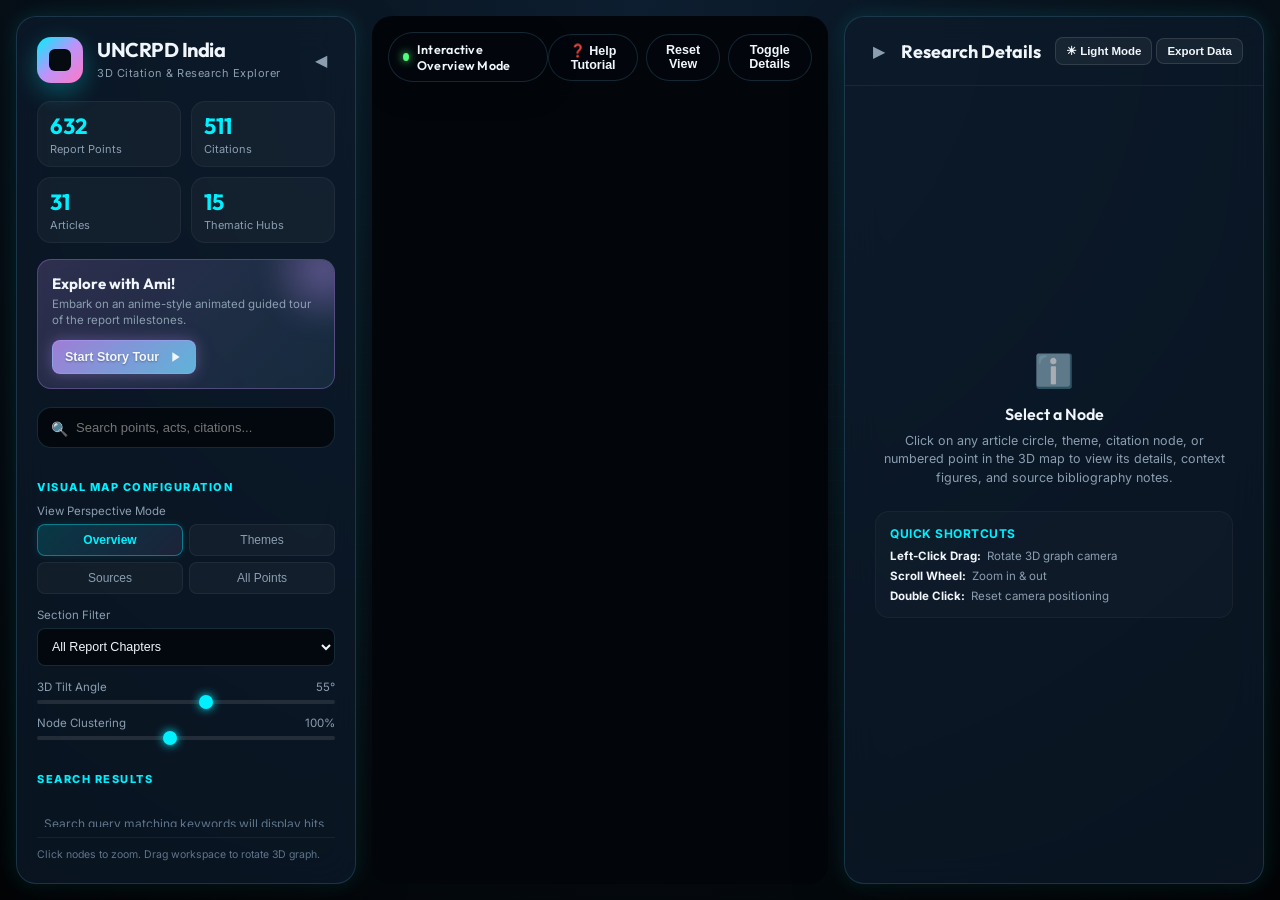
==== commit 73258a3a: "Your commit message here" ====
--- a/index.html
+++ b/index.html
@@ -28,6 +28,7 @@
           <h1>UNCRPD India</h1>
           <span class="subtitle">3D Citation & Research Explorer</span>
         </div>
+        <button class="btn-close-sidebar" id="close-left-btn" title="Collapse Left Menu">◀</button>
       </div>
       
       <!-- Stats Summary Widget -->
@@ -176,7 +177,10 @@
             </div>
             
             <div class="tour-actions">
-              <button class="btn btn-tour-skip" id="tour-exit-btn">Exit Tour</button>
+              <div style="display: flex; gap: 8px; align-items: center;">
+                <button class="btn btn-tour-skip" id="tour-exit-btn">Exit Tour</button>
+                <button class="btn-voice-toggle" id="tour-voice-btn" title="Toggle Voiceover">🔊</button>
+              </div>
               <div class="tour-nav-btns">
                 <button class="btn btn-tour" id="tour-back-btn" disabled>Back</button>
                 <button class="btn btn-tour btn-tour-primary" id="tour-next-btn">Next</button>
@@ -191,7 +195,10 @@
     <!-- Right Contextual Details Inspector Sidebar -->
     <aside class="sidebar-right glass-card" id="sidebar-right">
       <div class="panel-header">
-        <h2>Research Details</h2>
+        <div style="display: flex; align-items: center; gap: 8px;">
+          <button class="btn-close-sidebar" id="close-right-btn" title="Collapse Details Menu">▶</button>
+          <h2>Research Details</h2>
+        </div>
         <div class="panel-header-actions" id="panel-header-actions-widget">
           <button class="btn btn-header" id="theme-toggle-btn">☀ Light Mode</button>
           <button class="btn btn-header" id="download-json-btn" title="Download Full JSON Data">Export Data</button>
@@ -251,7 +258,10 @@
         </div>
         
         <div class="tour-actions">
-          <button class="btn btn-tour-skip" id="tut-exit-btn">Skip</button>
+          <div style="display: flex; gap: 8px; align-items: center;">
+            <button class="btn btn-tour-skip" id="tut-exit-btn">Skip</button>
+            <button class="btn-voice-toggle" id="tut-voice-btn" title="Toggle Voiceover">🔊</button>
+          </div>
           <div class="tour-nav-btns">
             <button class="btn btn-tour" id="tut-back-btn" disabled>Back</button>
             <button class="btn btn-tour btn-tour-primary" id="tut-next-btn">Next</button>
@@ -269,6 +279,13 @@
       <div class="image-modal-caption" id="modal-image-caption">Figure Caption</div>
     </div>
   </div>
+
+  <!-- Floating Edge Reopen Buttons -->
+  <button class="floating-reopen-btn hidden" id="reopen-left-btn" title="Expand Left Menu">▶ Navigator</button>
+  <button class="floating-reopen-btn hidden" id="reopen-right-btn" title="Expand Details Menu">◀ Inspector</button>
+
+  <!-- Mobile Sidebar Backdrop Overlay -->
+  <div class="mobile-sidebar-backdrop hidden" id="sidebar-backdrop"></div>
 
   <!-- Load Three.js core library -->
   <script src="https://cdnjs.cloudflare.com/ajax/libs/three.js/r128/three.min.js"></script>
--- a/app.css
+++ b/app.css
@@ -115,12 +115,13 @@
 /* App Grid Structure */
 .app-container {
   display: grid;
-  grid-template-columns: 340px 1fr 420px;
+  grid-template-columns: auto 1fr auto;
   height: 100vh;
-  gap: 16px;
+  gap: 0;
   padding: 16px;
   position: relative;
   z-index: 2;
+  transition: padding var(--transition-normal);
 }
 
 /* Glassmorphic Cards */
@@ -152,6 +153,34 @@
   flex-direction: column;
   height: 100%;
   overflow: hidden;
+}
+
+.sidebar-left {
+  width: 340px;
+  margin-right: 16px;
+  transition: width var(--transition-normal), margin var(--transition-normal), padding var(--transition-normal), opacity var(--transition-normal), border var(--transition-normal), transform var(--transition-normal);
+}
+.sidebar-left.collapsed {
+  width: 0 !important;
+  margin-right: 0 !important;
+  padding: 0 !important;
+  opacity: 0 !important;
+  border: none !important;
+  pointer-events: none;
+}
+
+.sidebar-right {
+  width: 420px;
+  margin-left: 16px;
+  transition: width var(--transition-normal), margin var(--transition-normal), padding var(--transition-normal), opacity var(--transition-normal), border var(--transition-normal), transform var(--transition-normal);
+}
+.sidebar-right.collapsed {
+  width: 0 !important;
+  margin-left: 0 !important;
+  padding: 0 !important;
+  opacity: 0 !important;
+  border: none !important;
+  pointer-events: none;
 }
 
 /* LEFT SIDEBAR: Brand & Controls */
@@ -1662,41 +1691,333 @@
   font-size: 10px;
 }
 
+/* CLOSE & REOPEN BUTTONS STYLING */
+.btn-close-sidebar {
+  background: transparent;
+  border: none;
+  color: var(--color-muted);
+  cursor: pointer;
+  font-size: 16px;
+  width: 28px;
+  height: 28px;
+  border-radius: 50%;
+  display: flex;
+  align-items: center;
+  justify-content: center;
+  transition: background var(--transition-fast), color var(--transition-fast), transform var(--transition-fast);
+}
+.btn-close-sidebar:hover {
+  background: rgba(255, 255, 255, 0.08);
+  color: var(--accent-cyan);
+  transform: scale(1.1);
+}
+.light-theme .btn-close-sidebar:hover {
+  background: rgba(196, 154, 108, 0.12);
+}
+.brand .btn-close-sidebar {
+  margin-left: auto;
+}
+
+.floating-reopen-btn {
+  position: fixed;
+  top: 50%;
+  transform: translateY(-50%);
+  z-index: 998;
+  background: var(--card-bg);
+  border: 1px solid var(--card-border-glow);
+  color: var(--color-ink);
+  font-family: var(--font-display);
+  font-size: 12px;
+  font-weight: 700;
+  padding: 12px 16px;
+  border-radius: var(--radius-md);
+  cursor: pointer;
+  backdrop-filter: blur(10px);
+  -webkit-backdrop-filter: blur(10px);
+  box-shadow: var(--shadow-neon);
+  transition: transform var(--transition-normal), opacity var(--transition-normal), background var(--transition-fast), border-color var(--transition-fast), box-shadow var(--transition-fast);
+}
+.floating-reopen-btn:hover {
+  background: rgba(var(--accent-cyan-rgb), 0.15);
+  border-color: var(--accent-cyan);
+  box-shadow: var(--shadow-neon-hover);
+}
+.floating-reopen-btn.hidden {
+  opacity: 0;
+  pointer-events: none;
+}
+#reopen-left-btn {
+  left: 20px;
+  animation: float-left-button 3s ease-in-out infinite;
+}
+#reopen-right-btn {
+  right: 20px;
+  animation: float-right-button 3s ease-in-out infinite;
+}
+@keyframes float-left-button {
+  0% { transform: translateY(-50%) translateX(0); }
+  50% { transform: translateY(-50%) translateX(4px); }
+  100% { transform: translateY(-50%) translateX(0); }
+}
+@keyframes float-right-button {
+  0% { transform: translateY(-50%) translateX(0); }
+  50% { transform: translateY(-50%) translateX(-4px); }
+  100% { transform: translateY(-50%) translateX(0); }
+}
+
+.btn-voice-toggle {
+  background: rgba(255, 255, 255, 0.05);
+  border: 1px solid rgba(255, 255, 255, 0.1);
+  font-size: 14px;
+  cursor: pointer;
+  width: 32px;
+  height: 32px;
+  border-radius: 50%;
+  display: inline-flex;
+  align-items: center;
+  justify-content: center;
+  transition: all var(--transition-fast);
+  color: var(--color-ink);
+}
+.btn-voice-toggle:hover {
+  background: rgba(189, 147, 249, 0.2);
+  border-color: var(--accent-purple);
+  transform: scale(1.1);
+}
+.light-theme .btn-voice-toggle:hover {
+  background: rgba(196, 154, 108, 0.15);
+  border-color: var(--accent-cyan);
+}
+.btn-voice-toggle.muted {
+  filter: grayscale(1) opacity(0.6);
+}
+
+.mobile-sidebar-backdrop {
+  position: fixed;
+  inset: 0;
+  background: rgba(2, 4, 6, 0.6);
+  backdrop-filter: blur(4px);
+  -webkit-backdrop-filter: blur(4px);
+  z-index: 990;
+  transition: opacity var(--transition-normal);
+}
+.mobile-sidebar-backdrop.hidden {
+  opacity: 0;
+  pointer-events: none;
+}
+
+/* BONSAI TEXT FRAMING STYLES */
+.bonsai-frame {
+  background: rgba(13, 27, 43, 0.4);
+  border: 1px solid rgba(112, 214, 255, 0.12);
+  border-left: 4px solid var(--accent-cyan);
+  border-radius: var(--radius-md);
+  padding: 16px;
+  margin-bottom: 20px;
+  box-shadow: inset 0 2px 8px rgba(0, 0, 0, 0.2);
+  transition: border-color var(--transition-normal), background var(--transition-normal);
+}
+.light-theme .bonsai-frame {
+  background: rgba(253, 250, 242, 0.5);
+  border-color: rgba(196, 154, 108, 0.18);
+  border-left-color: var(--accent-cyan);
+  box-shadow: inset 0 2px 6px rgba(196, 154, 108, 0.08);
+}
+.bonsai-frame:hover {
+  border-color: rgba(var(--accent-cyan-rgb), 0.3);
+  border-left-color: var(--accent-cyan);
+}
+
+.bonsai-quote-card {
+  font-size: 13.5px;
+  line-height: 1.6;
+  color: var(--color-ink);
+  padding: 14px 16px;
+  border-radius: var(--radius-sm);
+  background: rgba(0, 240, 255, 0.03);
+  border: 1px solid rgba(0, 240, 255, 0.08);
+  border-left: 3px solid var(--accent-cyan);
+  margin-bottom: 16px;
+}
+.light-theme .bonsai-quote-card {
+  background: rgba(196, 148, 60, 0.04);
+  border-color: rgba(196, 148, 60, 0.12);
+  border-left-color: var(--accent-cyan);
+}
+
+.bonsai-accordion {
+  border: 1px solid rgba(255, 255, 255, 0.06);
+  background: rgba(255, 255, 255, 0.015);
+  border-radius: var(--radius-md);
+  margin-bottom: 12px;
+  overflow: hidden;
+  transition: border-color var(--transition-fast), background var(--transition-fast);
+}
+.light-theme .bonsai-accordion {
+  border-color: rgba(196, 154, 108, 0.15);
+  background: rgba(196, 154, 108, 0.02);
+}
+.bonsai-accordion:hover {
+  border-color: rgba(189, 147, 249, 0.25);
+  background: rgba(255, 255, 255, 0.03);
+}
+.light-theme .bonsai-accordion:hover {
+  border-color: rgba(196, 154, 108, 0.35);
+  background: rgba(196, 154, 108, 0.06);
+}
+.bonsai-accordion summary {
+  padding: 14px 16px;
+  font-family: var(--font-display);
+  font-size: 13px;
+  font-weight: 700;
+  color: var(--color-ink);
+  cursor: pointer;
+  outline: none;
+  user-select: none;
+  list-style: none;
+  display: flex;
+  justify-content: space-between;
+  align-items: center;
+}
+.bonsai-accordion summary::-webkit-details-marker {
+  display: none;
+}
+.bonsai-accordion summary::after {
+  content: "▼";
+  font-size: 9px;
+  color: var(--color-muted);
+  transition: transform var(--transition-normal);
+}
+.bonsai-accordion[open] summary::after {
+  transform: rotate(180deg);
+}
+.bonsai-accordion .accordion-content {
+  padding: 0 16px 16px;
+  border-top: 1px solid rgba(255, 255, 255, 0.04);
+  background: rgba(0, 0, 0, 0.1);
+}
+.light-theme .bonsai-accordion .accordion-content {
+  border-top-color: rgba(196, 154, 108, 0.08);
+  background: rgba(255, 255, 255, 0.4);
+}
+
 /* RESPONSIVE LAYOUTS */
-@media (max-width: 1200px) {
+@media (max-width: 1024px) {
   .app-container {
-    grid-template-columns: 300px 1fr;
-  }
-  
+    grid-template-columns: 1fr;
+    padding: 12px;
+  }
+
+  .sidebar-left {
+    position: fixed;
+    top: 0;
+    bottom: 0;
+    left: 0;
+    width: 320px;
+    z-index: 995;
+    border-radius: 0 var(--radius-lg) var(--radius-lg) 0;
+    margin-right: 0;
+    transform: translateX(0);
+    box-shadow: 0 0 50px rgba(0, 0, 0, 0.8);
+  }
+  .sidebar-left.collapsed {
+    transform: translateX(-100%) !important;
+    width: 320px !important;
+    margin-right: 0 !important;
+    padding: 20px !important;
+    opacity: 1 !important;
+    border: 1px solid var(--card-border) !important;
+  }
+
   .sidebar-right {
     position: fixed;
-    top: 16px;
-    bottom: 16px;
-    right: 16px;
-    width: 400px;
-    z-index: 500;
-    transition: transform var(--transition-normal);
-  }
-  
+    top: 0;
+    bottom: 0;
+    right: 0;
+    width: 380px;
+    z-index: 995;
+    border-radius: var(--radius-lg) 0 0 var(--radius-lg);
+    margin-left: 0;
+    transform: translateX(0);
+    box-shadow: 0 0 50px rgba(0, 0, 0, 0.8);
+  }
   .sidebar-right.collapsed {
-    transform: translateX(calc(100% + 32px));
-  }
-}
-
-@media (max-width: 820px) {
-  .app-container {
-    grid-template-columns: 1fr;
-    padding: 8px;
+    transform: translateX(100%) !important;
+    width: 380px !important;
+    margin-left: 0 !important;
+    padding: 0 !important;
+    opacity: 1 !important;
+    border: 1px solid var(--card-border) !important;
+  }
+
+  #reopen-left-btn {
+    left: 12px;
+  }
+  #reopen-right-btn {
+    right: 12px;
+  }
+  .top-pillbar {
+    top: 12px;
+    left: 12px;
+    right: 12px;
+  }
+}
+
+@media (max-width: 576px) {
+  .sidebar-left, .sidebar-right {
+    width: 100%;
+    max-width: 100%;
+    border-radius: 0;
+  }
+  .sidebar-left.collapsed {
+    transform: translateX(-100%) !important;
+    width: 100% !important;
+  }
+  .sidebar-right.collapsed {
+    transform: translateX(100%) !important;
+    width: 100% !important;
+  }
+  .pill-badge {
+    padding: 6px 10px;
+  }
+  .pill-badge span:last-child {
+    font-size: 11px;
+  }
+  .btn-action {
+    padding: 6px 12px;
+    font-size: 11px;
+  }
+  .top-pillbar {
+    flex-direction: column;
     gap: 8px;
-  }
-  
-  .sidebar-left {
-    display: none;
-  }
-  
-  .sidebar-right {
-    left: 8px;
-    right: 8px;
+    align-items: stretch;
+  }
+  .pill-badge {
+    align-self: center;
+  }
+  .pill-actions {
+    justify-content: center;
+  }
+  .story-dialog-box, .tutorial-card {
+    flex-direction: column;
+    align-items: center;
+    text-align: center;
+    gap: 12px;
+    padding: 16px;
+    bottom: 12px;
+  }
+  .mascot-widget {
     width: auto;
   }
-}
+  .mascot-avatar {
+    width: 80px;
+    height: 80px;
+  }
+  .speech-balloon {
+    align-items: center;
+  }
+  .tour-actions {
+    width: 100%;
+    justify-content: space-between;
+  }
+}
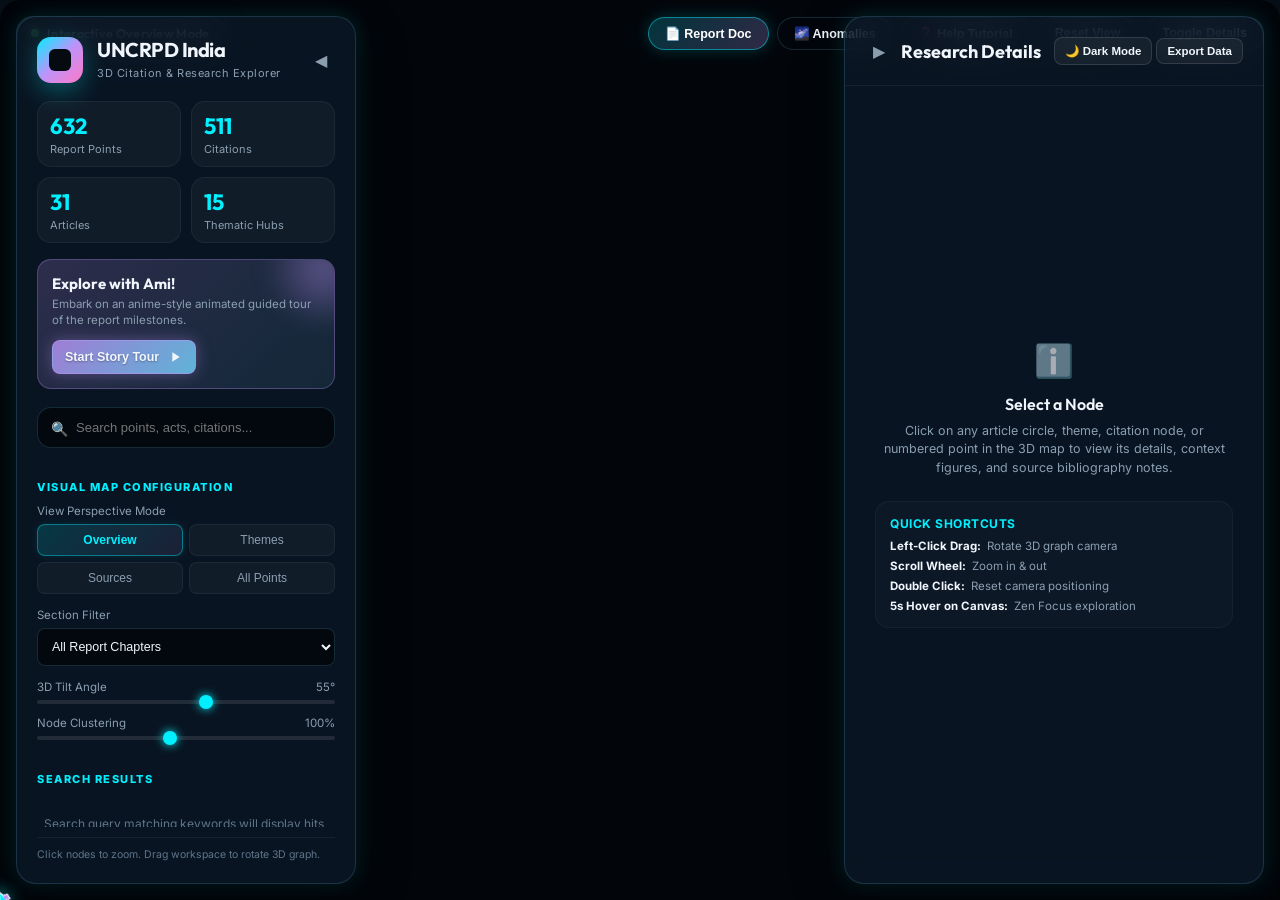
==== commit e5de2f42: "Enhance UNCRPD Dashboard: Ghost sidebar layout, Clean Reading Mode, Space Anomalies & Rocket Cursor," ====
--- a/index.html
+++ b/index.html
@@ -127,11 +127,25 @@
           <span id="current-mode-label">Interactive Overview Mode</span>
         </div>
         <div class="pill-actions" id="top-bar-actions">
+          <button class="btn btn-action btn-doc-highlight" id="indoc-viewer-btn" title="Open Official UNCRPD State Report Document">📄 Report Doc</button>
+          <button class="btn btn-action" id="anomalies-btn" title="Trigger Cosmic Space Anomalies & Easter Eggs">🌌 Anomalies</button>
           <button class="btn btn-action" id="help-tutorial-btn">❓ Help Tutorial</button>
           <button class="btn btn-action" id="reset-view-btn">Reset View</button>
           <button class="btn btn-action" id="toggle-right-btn">Toggle Details</button>
         </div>
       </div>
+      
+      <!-- Floating Zen Focus Mode Notification Pill -->
+      <div class="zen-focus-pill hidden" id="zen-focus-pill">
+        <span class="zen-sparkle">✨</span>
+        <span class="zen-text">Zen Exploration Mode</span>
+        <span class="zen-hint">(Move mouse to edge or press Esc to exit)</span>
+        <button class="zen-exit-btn" id="zen-exit-btn" title="Exit Zen Focus Mode">✕</button>
+      </div>
+      
+      <!-- Cosmic Space Anomaly Visual Overlays -->
+      <div class="solar-flare-overlay" id="solar-flare-overlay"></div>
+      <div class="black-hole-overlay" id="black-hole-overlay"></div>
       
       <!-- Three.js Canvas -->
       <div class="threejs-wrapper" id="threejs-wrapper">
@@ -200,7 +214,7 @@
           <h2>Research Details</h2>
         </div>
         <div class="panel-header-actions" id="panel-header-actions-widget">
-          <button class="btn btn-header" id="theme-toggle-btn">☀ Light Mode</button>
+          <button class="btn btn-header btn-theme-switcher" id="theme-toggle-btn" title="Switch between Dark, Light, and Reading-Friendly mode">🌙 Dark Mode</button>
           <button class="btn btn-header" id="download-json-btn" title="Download Full JSON Data">Export Data</button>
         </div>
       </div>
@@ -218,6 +232,7 @@
               <li><strong>Left-Click Drag:</strong> Rotate 3D graph camera</li>
               <li><strong>Scroll Wheel:</strong> Zoom in & out</li>
               <li><strong>Double Click:</strong> Reset camera positioning</li>
+              <li><strong>5s Hover on Canvas:</strong> Zen Focus exploration</li>
             </ul>
           </div>
         </div>
@@ -271,6 +286,48 @@
     </div>
   </div>
 
+  <!-- Dedicated In-Doc Google Drive Report Viewer Modal -->
+  <div class="indoc-modal-overlay hidden" id="indoc-modal">
+    <div class="indoc-modal-container glass-card">
+      <div class="indoc-modal-header">
+        <div class="indoc-modal-title-group">
+          <div class="indoc-icon">📄</div>
+          <div>
+            <h3>India UNCRPD State Report</h3>
+            <span class="indoc-subtitle">Official UN First Country Submission Document</span>
+          </div>
+        </div>
+        <div class="indoc-modal-controls">
+          <a href="https://drive.google.com/file/d/1y3Lsy7hITnZfzWgbRUCHY7v7wSIYlVsn/view?usp=sharing" target="_blank" rel="noopener noreferrer" class="btn btn-action btn-doc-ext" title="Open directly in Google Drive in a new tab">
+            <span>Open in Drive</span> ↗
+          </a>
+          <button class="btn btn-action" id="indoc-fullscreen-btn" title="Toggle Fullscreen">⛶ Fullscreen</button>
+          <button class="btn-close-modal" id="close-indoc-btn" title="Close Document Viewer">✕</button>
+        </div>
+      </div>
+      
+      <!-- Quick Chapter Jump Bar -->
+      <div class="indoc-quick-jump-bar" id="indoc-quick-jump">
+        <span class="jump-label">Quick Jump:</span>
+        <button class="jump-chip" data-title="Table of Contents">📑 Contents</button>
+        <button class="jump-chip" data-title="Article 1-4 General Principles">Art. 1-4 Principles</button>
+        <button class="jump-chip" data-title="Article 5 Equality and Non-Discrimination">Art. 5 Equality</button>
+        <button class="jump-chip" data-title="Article 9 Accessibility">Art. 9 Accessibility</button>
+        <button class="jump-chip" data-title="Article 24 Education">Art. 24 Education</button>
+        <button class="jump-chip" data-title="Article 27 Work and Employment">Art. 27 Employment</button>
+        <button class="jump-chip" data-title="Article 31 Statistics and Data Collection">Art. 31 Statistics</button>
+      </div>
+      
+      <div class="indoc-iframe-wrapper">
+        <div class="indoc-loading-spinner" id="indoc-spinner">
+          <div class="spinner"></div>
+          <span>Loading UNCRPD Report from Google Drive...</span>
+        </div>
+        <iframe id="indoc-iframe" src="" title="India UNCRPD State Report Document Viewer" allow="fullscreen"></iframe>
+      </div>
+    </div>
+  </div>
+
   <!-- Image Modal Viewer for expanding figures -->
   <div class="image-modal-overlay hidden" id="image-modal">
     <div class="image-modal-content">
@@ -278,6 +335,60 @@
       <img id="modal-image-src" src="" alt="Expanded Report Figure">
       <div class="image-modal-caption" id="modal-image-caption">Figure Caption</div>
     </div>
+  </div>
+
+  <!-- Ami 3-Level Guided Story & Autopilot Tour Level Selector Modal -->
+  <div class="tour-level-modal-overlay hidden" id="tour-level-modal">
+    <div class="tour-level-card glass-card">
+      <div class="tour-level-header">
+        <div style="display: flex; align-items: center; gap: 10px;">
+          <span style="font-size: 24px;">✨</span>
+          <h3>Choose Ami's Story Tour Level</h3>
+        </div>
+        <button class="btn-close-modal" id="close-tour-level-btn">✕</button>
+      </div>
+      <p style="font-size: 13px; color: var(--color-muted); line-height: 1.4;">
+        Ami can guide your exploration based on how deep you'd like to dive into the India UNCRPD state report!
+      </p>
+      <div class="tour-level-options">
+        <div class="level-option-btn" data-level="1">
+          <span class="level-icon">🌟</span>
+          <div class="level-info">
+            <h4>Level 1: Quick Dashboard Guide</h4>
+            <p>Simple intro explaining the 3D map controls, search engine, theme modes, and report document viewer.</p>
+          </div>
+          <span class="level-badge-tag">Intro</span>
+        </div>
+        <div class="level-option-btn" data-level="2">
+          <span class="level-icon">🚀</span>
+          <div class="level-info">
+            <h4>Level 2: Guided Case Study Tour</h4>
+            <p>Ami zooms into 3-4 landmark points across Accessibility (Art. 9) & Education (Art. 24) with infographic reveals.</p>
+          </div>
+          <span class="level-badge-tag">3-4 Points</span>
+        </div>
+        <div class="level-option-btn" data-level="3">
+          <span class="level-icon">🛸</span>
+          <div class="level-info">
+            <h4>Level 3: Deep Autopilot Research Walkthrough</h4>
+            <p>Full hands-free autopilot! Ami explores 9-10 interconnected points across Employment, Equality & landmark Supreme Court precedents.</p>
+          </div>
+          <span class="level-badge-tag">9-10 Points Autopilot</span>
+        </div>
+      </div>
+    </div>
+  </div>
+
+  <!-- Custom Animated Rocket / Explorer Cursor -->
+  <div class="rocket-cursor" id="rocket-cursor">
+    <svg class="rocket-body-svg" viewBox="0 0 24 24" fill="none" xmlns="http://www.w3.org/2000/svg">
+      <path d="M12 2.5C12 2.5 16 6 16 11C16 14.5 14.5 17 14.5 17L12 15.5L9.5 17C9.5 17 8 14.5 8 11C8 6 12 2.5 12 2.5Z" fill="#00f0ff" stroke="#ffffff" stroke-width="1.2"/>
+      <path d="M8 11L5 13L6 16.5L9.5 15" fill="#bd93f9" stroke="#ffffff" stroke-width="0.8"/>
+      <path d="M16 11L19 13L18 16.5L14.5 15" fill="#bd93f9" stroke="#ffffff" stroke-width="0.8"/>
+      <circle cx="12" cy="10" r="1.8" fill="#ffffff"/>
+      <!-- Animated Booster Flame -->
+      <path class="booster-flame" d="M10.5 16.5L12 21.5L13.5 16.5Z" fill="#ff79c6"/>
+    </svg>
   </div>
 
   <!-- Floating Edge Reopen Buttons -->
--- a/app.css
+++ b/app.css
@@ -72,6 +72,39 @@
   --shadow-neon-hover: 0 15px 40px rgba(196, 154, 108, 0.32);
 }
 
+/* READING-FRIENDLY THEME (Warm Sepia Parchment / Eye-Comfort Editorial) */
+.reading-theme {
+  --bg-gradient: radial-gradient(circle at 50% 0%, #fcf8f2 0%, #f4ede4 60%, #eae0d0 100%);
+  --bg-color: #f4ede4;
+  --card-bg: rgba(254, 252, 248, 0.94);
+  --card-bg-solid: #fcfaf6;
+  --card-border: rgba(180, 142, 95, 0.24);
+  --card-border-glow: rgba(180, 142, 95, 0.55);
+  
+  /* High-legibility warm text colors */
+  --color-ink: #292524;
+  --color-muted: #57534e;
+  --color-subtle: #78716c;
+  
+  /* Warm Earthy & Amber Accents */
+  --accent-cyan: #b45309;
+  --accent-cyan-rgb: 180, 83, 9;
+  --accent-purple: #7c2d12;
+  --accent-gold: #d97706;
+  --accent-green: #15803d;
+  --accent-pink: #be123c;
+  --accent-red: #991b1b;
+  
+  /* Theme mapping colors */
+  --dot-article: #b45309;
+  --dot-point: #475569;
+  --dot-source: #be123c;
+  --dot-theme: #c2410c;
+  
+  --shadow-neon: 0 8px 24px rgba(180, 142, 95, 0.12);
+  --shadow-neon-hover: 0 12px 32px rgba(180, 142, 95, 0.25);
+}
+
 /* Base resets & layouts */
 * {
   box-sizing: border-box;
@@ -112,16 +145,101 @@
   mask-image: radial-gradient(circle at center, black, transparent 90%);
 }
 
-/* App Grid Structure */
+.reading-theme body::before {
+  background-image: 
+    linear-gradient(rgba(180, 142, 95, 0.07) 1px, transparent 1px),
+    linear-gradient(90deg, rgba(180, 142, 95, 0.07) 1px, transparent 1px);
+  background-size: 34px 34px;
+  mask-image: radial-gradient(circle at center, black, transparent 90%);
+}
+
+/* App Grid Structure - Ghost Fullscreen Canvas & Floating Glass Sidebars */
 .app-container {
-  display: grid;
-  grid-template-columns: auto 1fr auto;
+  position: relative;
+  width: 100vw;
   height: 100vh;
-  gap: 0;
-  padding: 16px;
-  position: relative;
+  overflow: hidden;
+  padding: 0;
+  margin: 0;
+  display: block;
   z-index: 2;
   transition: padding var(--transition-normal);
+}
+
+/* Central WebGL Viewport spans 100% full screen behind ghost panels */
+.viewport-container {
+  position: absolute;
+  inset: 0;
+  width: 100%;
+  height: 100%;
+  z-index: 1;
+  overflow: hidden;
+}
+
+/* Floating Glassmorphic Sidebars */
+.sidebar-left {
+  position: absolute;
+  top: 16px;
+  bottom: 16px;
+  left: 16px;
+  width: 340px;
+  z-index: 10;
+  padding: 20px;
+  display: flex;
+  flex-direction: column;
+  overflow: hidden;
+  transform: translateX(0);
+  transition: transform 0.5s cubic-bezier(0.16, 1, 0.3, 1), opacity 0.4s ease, width 0.4s ease, border 0.4s ease;
+}
+
+.sidebar-left.collapsed {
+  transform: translateX(-110%) !important;
+  opacity: 0 !important;
+  pointer-events: none;
+}
+
+.sidebar-right {
+  position: absolute;
+  top: 16px;
+  bottom: 16px;
+  right: 16px;
+  width: 420px;
+  z-index: 10;
+  display: flex;
+  flex-direction: column;
+  overflow: hidden;
+  transform: translateX(0);
+  transition: transform 0.5s cubic-bezier(0.16, 1, 0.3, 1), opacity 0.4s ease, backdrop-filter 0.4s ease;
+}
+
+.sidebar-right.collapsed {
+  transform: translateX(110%) !important;
+  opacity: 0 !important;
+  pointer-events: none;
+}
+
+/* Top floating status pill bar */
+.top-pillbar {
+  position: absolute;
+  top: 16px;
+  left: 372px;
+  right: 452px;
+  display: flex;
+  justify-content: space-between;
+  align-items: center;
+  z-index: 20;
+  pointer-events: none;
+  transition: transform 0.5s cubic-bezier(0.16, 1, 0.3, 1), opacity 0.4s ease, left 0.4s ease, right 0.4s ease;
+}
+
+.top-pillbar > * {
+  pointer-events: auto;
+}
+
+.app-container.zen-focus-mode .top-pillbar {
+  transform: translateY(-130%) !important;
+  opacity: 0 !important;
+  pointer-events: none;
 }
 
 /* Glassmorphic Cards */
@@ -147,40 +265,14 @@
   border-color: rgba(196, 154, 108, 0.45);
 }
 
-/* Sidebars Base Styling */
-.sidebar-left, .sidebar-right {
-  display: flex;
-  flex-direction: column;
-  height: 100%;
-  overflow: hidden;
-}
-
-.sidebar-left {
-  width: 340px;
-  margin-right: 16px;
-  transition: width var(--transition-normal), margin var(--transition-normal), padding var(--transition-normal), opacity var(--transition-normal), border var(--transition-normal), transform var(--transition-normal);
-}
-.sidebar-left.collapsed {
-  width: 0 !important;
-  margin-right: 0 !important;
-  padding: 0 !important;
-  opacity: 0 !important;
-  border: none !important;
-  pointer-events: none;
-}
-
-.sidebar-right {
-  width: 420px;
-  margin-left: 16px;
-  transition: width var(--transition-normal), margin var(--transition-normal), padding var(--transition-normal), opacity var(--transition-normal), border var(--transition-normal), transform var(--transition-normal);
-}
-.sidebar-right.collapsed {
-  width: 0 !important;
-  margin-left: 0 !important;
-  padding: 0 !important;
-  opacity: 0 !important;
-  border: none !important;
-  pointer-events: none;
+.reading-theme .glass-card {
+  background: rgba(254, 252, 248, 0.94);
+  border-color: rgba(180, 142, 95, 0.24);
+  box-shadow: 0 12px 35px rgba(180, 142, 95, 0.1), var(--shadow-neon);
+}
+
+.reading-theme .glass-card:hover {
+  border-color: rgba(180, 142, 95, 0.5);
 }
 
 /* LEFT SIDEBAR: Brand & Controls */
@@ -2021,3 +2113,785 @@
     justify-content: space-between;
   }
 }
+
+/* ==========================================================================
+   ZEN FOCUS EXPLORATION MODE
+   ========================================================================== */
+.app-container.zen-focus-mode .sidebar-left {
+  width: 0 !important;
+  margin-right: 0 !important;
+  padding: 0 !important;
+  opacity: 0 !important;
+  border: none !important;
+  pointer-events: none;
+  transform: translateX(-105%) !important;
+  transition: all 0.6s cubic-bezier(0.16, 1, 0.3, 1) !important;
+}
+
+.app-container.zen-focus-mode .sidebar-right {
+  opacity: 0.16;
+  filter: blur(0.4px);
+  backdrop-filter: blur(4px);
+  -webkit-backdrop-filter: blur(4px);
+  transition: opacity 0.5s ease, backdrop-filter 0.5s ease, filter 0.5s ease;
+  pointer-events: auto;
+}
+
+.app-container.zen-focus-mode .sidebar-right:hover {
+  opacity: 0.96;
+  filter: none;
+  backdrop-filter: blur(18px);
+  -webkit-backdrop-filter: blur(18px);
+}
+
+.zen-focus-pill {
+  position: absolute;
+  top: 72px;
+  left: 50%;
+  transform: translateX(-50%);
+  display: flex;
+  align-items: center;
+  gap: 10px;
+  padding: 8px 18px;
+  background: rgba(11, 21, 34, 0.88);
+  border: 1px solid rgba(0, 240, 255, 0.4);
+  box-shadow: 0 8px 32px rgba(0, 0, 0, 0.5), 0 0 20px rgba(0, 240, 255, 0.25);
+  border-radius: 999px;
+  backdrop-filter: blur(16px);
+  -webkit-backdrop-filter: blur(16px);
+  z-index: 100;
+  color: #ffffff;
+  font-size: 12.5px;
+  font-weight: 500;
+  animation: zen-pill-appear 0.45s cubic-bezier(0.16, 1, 0.3, 1);
+  transition: opacity 0.3s ease, transform 0.3s ease;
+}
+
+.light-theme .zen-focus-pill {
+  background: rgba(254, 250, 242, 0.92);
+  border-color: rgba(196, 154, 108, 0.5);
+  box-shadow: 0 8px 25px rgba(196, 154, 108, 0.25);
+  color: #2b2015;
+}
+
+.reading-theme .zen-focus-pill {
+  background: rgba(254, 252, 248, 0.95);
+  border-color: rgba(180, 142, 95, 0.5);
+  box-shadow: 0 8px 25px rgba(180, 142, 95, 0.2);
+  color: #292524;
+}
+
+.zen-focus-pill.hidden {
+  opacity: 0;
+  pointer-events: none;
+  transform: translateX(-50%) translateY(-12px);
+}
+
+@keyframes zen-pill-appear {
+  from { opacity: 0; transform: translateX(-50%) translateY(-15px); }
+  to { opacity: 1; transform: translateX(-50%) translateY(0); }
+}
+
+.zen-sparkle {
+  font-size: 14px;
+  animation: sparkle-spin 3s ease-in-out infinite;
+}
+
+@keyframes sparkle-spin {
+  0%, 100% { transform: scale(1) rotate(0deg); }
+  50% { transform: scale(1.25) rotate(15deg); }
+}
+
+.zen-text {
+  font-weight: 600;
+  letter-spacing: 0.2px;
+}
+
+.zen-hint {
+  font-size: 11px;
+  color: var(--color-muted);
+  opacity: 0.85;
+}
+
+.zen-exit-btn {
+  background: rgba(255, 255, 255, 0.12);
+  border: none;
+  color: var(--color-ink);
+  width: 20px;
+  height: 20px;
+  border-radius: 50%;
+  cursor: pointer;
+  display: flex;
+  align-items: center;
+  justify-content: center;
+  font-size: 10px;
+  transition: all var(--transition-fast);
+}
+
+.zen-exit-btn:hover {
+  background: rgba(255, 85, 85, 0.75);
+  color: #ffffff;
+  transform: scale(1.1);
+}
+
+/* ==========================================================================
+   IN-DOC REPORT VIEWER MODAL
+   ========================================================================== */
+.indoc-modal-overlay {
+  position: fixed;
+  inset: 0;
+  background: rgba(2, 6, 11, 0.78);
+  backdrop-filter: blur(12px);
+  -webkit-backdrop-filter: blur(12px);
+  z-index: 1000;
+  display: flex;
+  align-items: center;
+  justify-content: center;
+  padding: 20px;
+  opacity: 1;
+  transition: opacity 0.3s ease;
+}
+
+.light-theme .indoc-modal-overlay {
+  background: rgba(250, 244, 227, 0.82);
+}
+
+.reading-theme .indoc-modal-overlay {
+  background: rgba(244, 237, 228, 0.85);
+}
+
+.indoc-modal-overlay.hidden {
+  opacity: 0;
+  pointer-events: none;
+}
+
+.indoc-modal-container {
+  width: 92vw;
+  max-width: 1400px;
+  height: 88vh;
+  display: flex;
+  flex-direction: column;
+  overflow: hidden;
+  position: relative;
+  transition: width 0.3s ease, height 0.3s ease, border-radius 0.3s ease;
+}
+
+.indoc-modal-container.fullscreen {
+  width: 100vw !important;
+  max-width: 100vw !important;
+  height: 100vh !important;
+  border-radius: 0 !important;
+}
+
+.indoc-modal-header {
+  padding: 16px 20px;
+  border-bottom: 1px solid var(--card-border);
+  display: flex;
+  align-items: center;
+  justify-content: space-between;
+  gap: 16px;
+  background: rgba(255, 255, 255, 0.02);
+}
+
+.indoc-modal-title-group {
+  display: flex;
+  align-items: center;
+  gap: 12px;
+}
+
+.indoc-icon {
+  font-size: 24px;
+}
+
+.indoc-modal-title-group h3 {
+  font-family: var(--font-display);
+  font-size: 17px;
+  font-weight: 700;
+  color: var(--color-ink);
+}
+
+.indoc-subtitle {
+  font-size: 11.5px;
+  color: var(--color-muted);
+}
+
+.indoc-modal-controls {
+  display: flex;
+  align-items: center;
+  gap: 8px;
+}
+
+.btn-doc-ext {
+  text-decoration: none;
+  display: inline-flex;
+  align-items: center;
+  gap: 6px;
+  color: var(--color-ink);
+}
+
+.indoc-quick-jump-bar {
+  padding: 10px 20px;
+  background: rgba(0, 0, 0, 0.2);
+  border-bottom: 1px solid var(--card-border);
+  display: flex;
+  align-items: center;
+  gap: 8px;
+  overflow-x: auto;
+  scrollbar-width: none;
+}
+
+.light-theme .indoc-quick-jump-bar {
+  background: rgba(196, 154, 108, 0.08);
+}
+
+.reading-theme .indoc-quick-jump-bar {
+  background: rgba(180, 142, 95, 0.08);
+}
+
+.jump-label {
+  font-size: 11px;
+  font-weight: 600;
+  color: var(--color-muted);
+  white-space: nowrap;
+}
+
+.jump-chip {
+  background: rgba(255, 255, 255, 0.06);
+  border: 1px solid rgba(255, 255, 255, 0.1);
+  color: var(--color-ink);
+  padding: 5px 13px;
+  border-radius: 999px;
+  font-size: 11.5px;
+  font-weight: 500;
+  cursor: pointer;
+  white-space: nowrap;
+  transition: all var(--transition-fast);
+}
+
+.jump-chip:hover {
+  background: var(--accent-cyan);
+  color: #000000;
+  border-color: var(--accent-cyan);
+  transform: translateY(-1px);
+}
+
+.light-theme .jump-chip, .reading-theme .jump-chip {
+  background: rgba(0, 0, 0, 0.05);
+  border-color: rgba(0, 0, 0, 0.1);
+}
+
+.light-theme .jump-chip:hover, .reading-theme .jump-chip:hover {
+  background: var(--accent-cyan);
+  color: #ffffff;
+}
+
+.indoc-iframe-wrapper {
+  flex: 1;
+  position: relative;
+  background: #111827;
+  overflow: hidden;
+}
+
+.indoc-loading-spinner {
+  position: absolute;
+  inset: 0;
+  display: flex;
+  flex-direction: column;
+  align-items: center;
+  justify-content: center;
+  gap: 14px;
+  color: var(--color-muted);
+  font-size: 13px;
+  z-index: 1;
+  background: var(--card-bg-solid);
+  transition: opacity 0.4s ease;
+}
+
+.indoc-loading-spinner.hidden {
+  opacity: 0;
+  pointer-events: none;
+}
+
+.indoc-iframe-wrapper iframe {
+  width: 100%;
+  height: 100%;
+  border: none;
+  position: relative;
+  z-index: 2;
+}
+
+.btn-doc-highlight {
+  background: linear-gradient(135deg, rgba(0, 240, 255, 0.2), rgba(189, 147, 249, 0.25));
+  border: 1px solid rgba(0, 240, 255, 0.45);
+  color: #ffffff;
+  font-weight: 600;
+  box-shadow: 0 0 15px rgba(0, 240, 255, 0.2);
+}
+
+.btn-doc-highlight:hover {
+  background: linear-gradient(135deg, rgba(0, 240, 255, 0.35), rgba(189, 147, 249, 0.4));
+  border-color: #00f0ff;
+  box-shadow: 0 0 25px rgba(0, 240, 255, 0.4);
+  transform: translateY(-1px);
+}
+
+.light-theme .btn-doc-highlight {
+  background: linear-gradient(135deg, rgba(196, 148, 60, 0.15), rgba(122, 62, 187, 0.15));
+  border-color: rgba(196, 148, 60, 0.5);
+  color: #2b2015;
+  box-shadow: 0 4px 15px rgba(196, 148, 60, 0.2);
+}
+
+.reading-theme .btn-doc-highlight {
+  background: linear-gradient(135deg, rgba(180, 83, 9, 0.15), rgba(217, 119, 6, 0.15));
+  border-color: rgba(180, 83, 9, 0.4);
+  color: #292524;
+  box-shadow: 0 4px 15px rgba(180, 83, 9, 0.15);
+}
+
+/* Reading Theme Specific Details */
+.reading-theme .bonsai-quote-card {
+  font-family: 'Merriweather', 'Charter', 'Georgia', serif;
+  font-size: 14.5px;
+  line-height: 1.7;
+  color: #292524;
+  background: rgba(180, 83, 9, 0.04);
+  border-color: rgba(180, 83, 9, 0.15);
+  border-left-color: var(--accent-cyan);
+}
+
+.reading-theme .detail-description {
+  font-family: 'Merriweather', 'Charter', 'Georgia', serif;
+  font-size: 14px;
+  line-height: 1.65;
+  color: #44403c;
+}
+
+.reading-theme .glass-card {
+  background: rgba(254, 252, 248, 0.95);
+  border-color: rgba(180, 142, 95, 0.25);
+  box-shadow: 0 12px 35px rgba(180, 142, 95, 0.1), var(--shadow-neon);
+}
+
+/* COMPLETE READING THEME CLEAN OVERRIDES (ZERO DARK SPACES) */
+.reading-theme .stat-card {
+  background: rgba(180, 142, 95, 0.08);
+  border: 1px solid rgba(180, 142, 95, 0.16);
+}
+.reading-theme .stat-val {
+  color: #b45309;
+}
+.reading-theme .tour-banner {
+  background: linear-gradient(135deg, rgba(217, 119, 6, 0.14) 0%, rgba(180, 83, 9, 0.06) 100%);
+  border-color: rgba(180, 83, 9, 0.28);
+}
+.reading-theme .tour-banner:hover {
+  border-color: rgba(180, 83, 9, 0.5);
+  box-shadow: 0 8px 30px rgba(180, 83, 9, 0.15);
+}
+.reading-theme .banner-glow {
+  background: radial-gradient(circle, rgba(217, 119, 6, 0.3) 0%, transparent 70%);
+}
+.reading-theme .btn {
+  background: rgba(180, 142, 95, 0.09);
+  border-color: rgba(180, 142, 95, 0.2);
+  color: #292524;
+}
+.reading-theme .btn:hover {
+  background: rgba(180, 142, 95, 0.18);
+  border-color: rgba(180, 142, 95, 0.35);
+}
+.reading-theme .btn-primary {
+  background: linear-gradient(135deg, #b45309, #d97706);
+  color: #ffffff;
+}
+.reading-theme .btn-glow {
+  box-shadow: 0 0 20px rgba(180, 83, 9, 0.25);
+}
+.reading-theme .search-box input {
+  background: rgba(255, 255, 255, 0.9);
+  border-color: rgba(180, 142, 95, 0.28);
+  color: #292524;
+}
+.reading-theme .toggle-btn {
+  background: rgba(180, 142, 95, 0.08);
+  border-color: rgba(180, 142, 95, 0.16);
+  color: #57534e;
+}
+.reading-theme .toggle-btn:hover {
+  background: rgba(180, 142, 95, 0.14);
+}
+.reading-theme .toggle-btn.active {
+  background: #b45309;
+  color: #ffffff;
+  border-color: #b45309;
+}
+.reading-theme .custom-select {
+  background: rgba(255, 255, 255, 0.9);
+  border-color: rgba(180, 142, 95, 0.28);
+  color: #292524;
+}
+.reading-theme .custom-slider {
+  background: rgba(180, 142, 95, 0.25);
+}
+.reading-theme .search-hit-item {
+  background: rgba(255, 255, 255, 0.7);
+  border-color: rgba(180, 142, 95, 0.18);
+  color: #292524;
+}
+.reading-theme .search-hit-item:hover {
+  background: rgba(180, 83, 9, 0.08);
+  border-color: rgba(180, 83, 9, 0.3);
+}
+.reading-theme .sidebar-footer {
+  color: var(--color-muted);
+}
+.reading-theme .pill-badge {
+  background: rgba(254, 252, 248, 0.94);
+  border-color: rgba(180, 142, 95, 0.3);
+  color: #292524;
+}
+.reading-theme .btn-action {
+  background: rgba(254, 252, 248, 0.94);
+  border-color: rgba(180, 142, 95, 0.25);
+  color: #292524;
+}
+.reading-theme .anime-speedlines {
+  display: none;
+}
+.reading-theme .story-dialog-box {
+  background: rgba(254, 252, 248, 0.97);
+  border-color: rgba(180, 142, 95, 0.35);
+  box-shadow: 0 20px 60px rgba(180, 142, 95, 0.18);
+}
+.reading-theme .mascot-nametag {
+  background: #b45309;
+  color: #ffffff;
+}
+.reading-theme .tour-step-text {
+  color: #292524;
+}
+.reading-theme .tour-actions {
+  border-top-color: rgba(180, 142, 95, 0.15);
+}
+.reading-theme .btn-tour-primary {
+  background: #b45309;
+  color: #ffffff;
+}
+.reading-theme .btn-tour-primary:hover {
+  background: #9a3412;
+}
+.reading-theme .panel-header {
+  border-bottom-color: rgba(180, 142, 95, 0.18);
+}
+.reading-theme .quick-tips {
+  background: rgba(180, 142, 95, 0.08);
+  border-color: rgba(180, 142, 95, 0.18);
+}
+.reading-theme .badge-chip {
+  background: rgba(180, 142, 95, 0.1);
+  border-color: rgba(180, 142, 95, 0.22);
+  color: #57534e;
+}
+.reading-theme .badge-chip.accent {
+  background: rgba(180, 83, 9, 0.12);
+  border-color: rgba(180, 83, 9, 0.3);
+  color: #b45309;
+}
+.reading-theme .figure-embed-card {
+  background: rgba(255, 255, 255, 0.65);
+  border-color: rgba(180, 142, 95, 0.2);
+}
+.reading-theme .figure-caption {
+  color: var(--color-muted);
+}
+.reading-theme .inspector-list-item {
+  background: rgba(255, 255, 255, 0.6);
+  border-color: rgba(180, 142, 95, 0.18);
+  color: #292524;
+}
+.reading-theme .inspector-list-item:hover {
+  background: rgba(180, 83, 9, 0.08);
+  border-color: rgba(180, 83, 9, 0.3);
+}
+.reading-theme .bonsai-frame {
+  background: rgba(255, 255, 255, 0.6);
+  border-color: rgba(180, 142, 95, 0.22);
+  border-left-color: #b45309;
+  box-shadow: inset 0 2px 6px rgba(180, 142, 95, 0.06);
+}
+.reading-theme .bonsai-accordion {
+  border-color: rgba(180, 142, 95, 0.18);
+  background: rgba(180, 142, 95, 0.03);
+}
+.reading-theme .bonsai-accordion:hover {
+  border-color: rgba(180, 83, 9, 0.35);
+  background: rgba(180, 142, 95, 0.06);
+}
+.reading-theme .bonsai-accordion .accordion-content {
+  border-top-color: rgba(180, 142, 95, 0.12);
+  background: rgba(255, 255, 255, 0.6);
+}
+.reading-theme .label-box {
+  background: rgba(254, 252, 248, 0.95);
+  border-color: rgba(180, 142, 95, 0.4);
+  color: #292524;
+  box-shadow: 0 4px 16px rgba(180, 142, 95, 0.2);
+}
+.reading-theme .tutorial-spotlight {
+  background: radial-gradient(circle at var(--spot-x, 50%) var(--spot-y, 50%), transparent 0px, transparent var(--spot-r, 120px), rgba(244, 237, 228, 0.85) calc(var(--spot-r, 120px) + 80px));
+}
+.reading-theme .tutorial-card {
+  background: rgba(254, 252, 248, 0.97);
+  border-color: rgba(180, 142, 95, 0.35);
+  box-shadow: 0 20px 60px rgba(180, 142, 95, 0.2);
+}
+.reading-theme .image-modal-overlay {
+  background: rgba(244, 237, 228, 0.85);
+}
+
+/* ==========================================================================
+   CUSTOM ROCKET & EXPLORER CURSOR SYSTEM
+   ========================================================================== */
+.rocket-cursor {
+  position: fixed;
+  pointer-events: none;
+  z-index: 99999;
+  width: 32px;
+  height: 32px;
+  transform: translate(-50%, -50%);
+  transition: transform 0.06s ease-out, opacity 0.2s ease;
+  will-change: transform;
+}
+
+.rocket-body-svg {
+  width: 100%;
+  height: 100%;
+  transform: rotate(-45deg);
+  transition: transform 0.25s cubic-bezier(0.16, 1, 0.3, 1);
+  filter: drop-shadow(0 0 8px rgba(0, 240, 255, 0.6));
+}
+
+.rocket-cursor.hovering .rocket-body-svg {
+  transform: rotate(0deg) scale(1.25);
+  filter: drop-shadow(0 0 14px rgba(255, 121, 198, 0.8));
+  animation: rocket-orbit-pulse 1.4s ease-in-out infinite;
+}
+
+@keyframes rocket-orbit-pulse {
+  0%, 100% { transform: scale(1.2) rotate(0deg); }
+  50% { transform: scale(1.35) rotate(180deg); }
+}
+
+.stardust-trail-dot {
+  position: fixed;
+  pointer-events: none;
+  z-index: 99998;
+  border-radius: 50%;
+  background: radial-gradient(circle, #00f0ff 0%, #ffffff 70%, transparent 100%);
+  box-shadow: 0 0 6px #00f0ff;
+  transition: transform 0.4s ease-out, opacity 0.4s ease-out;
+}
+
+.light-theme .stardust-trail-dot {
+  background: radial-gradient(circle, #c4943c 0%, #ffffff 70%, transparent 100%);
+  box-shadow: 0 0 6px #c4943c;
+}
+
+.reading-theme .stardust-trail-dot {
+  background: radial-gradient(circle, #b45309 0%, #d97706 70%, transparent 100%);
+  box-shadow: 0 0 6px #b45309;
+}
+
+/* ==========================================================================
+   COSMIC ANOMALIES (Black Holes, Solar Flares, Cosmic Earthquakes)
+   ========================================================================== */
+.cosmic-quake-active {
+  animation: cosmic-quake 0.85s cubic-bezier(0.36, 0.07, 0.19, 0.97) both;
+}
+
+@keyframes cosmic-quake {
+  0%, 100% { transform: translate(0, 0) scale(1); filter: none; }
+  15% { transform: translate(-8px, 6px) scale(1.015); filter: hue-rotate(45deg) saturate(1.4); }
+  30% { transform: translate(7px, -6px) scale(0.99); filter: hue-rotate(-30deg) saturate(1.3); }
+  45% { transform: translate(-5px, 4px) scale(1.01); filter: hue-rotate(20deg); }
+  60% { transform: translate(4px, -3px) scale(0.995); }
+  75% { transform: translate(-2px, 2px) scale(1.005); }
+}
+
+.solar-flare-overlay {
+  position: fixed;
+  inset: 0;
+  pointer-events: none;
+  z-index: 85;
+  background: radial-gradient(circle at 50% 50%, rgba(255, 184, 108, 0.7) 0%, rgba(255, 85, 85, 0.4) 45%, transparent 75%);
+  opacity: 0;
+  transition: opacity 0.4s ease;
+}
+
+.solar-flare-overlay.active {
+  animation: solar-flare-burst 2.4s ease-out forwards;
+}
+
+@keyframes solar-flare-burst {
+  0% { opacity: 0; transform: scale(0.8); }
+  25% { opacity: 0.85; transform: scale(1.15); filter: brightness(1.6); }
+  100% { opacity: 0; transform: scale(1.4); filter: brightness(1); }
+}
+
+.black-hole-overlay {
+  position: fixed;
+  inset: 0;
+  pointer-events: none;
+  z-index: 85;
+  background: radial-gradient(circle at 50% 50%, #000000 0%, rgba(10, 5, 20, 0.85) 25%, rgba(189, 147, 249, 0.3) 50%, transparent 75%);
+  opacity: 0;
+}
+
+.black-hole-overlay.active {
+  animation: black-hole-vortex 4s ease-in-out forwards;
+}
+
+@keyframes black-hole-vortex {
+  0% { opacity: 0; transform: scale(0.6) rotate(0deg); }
+  35% { opacity: 0.9; transform: scale(1.1) rotate(180deg); }
+  75% { opacity: 0.85; transform: scale(1.0) rotate(360deg); }
+  100% { opacity: 0; transform: scale(0.4) rotate(540deg); }
+}
+
+/* ==========================================================================
+   AMI 3-LEVEL STORY & AUTOPILOT TOUR MODAL
+   ========================================================================== */
+.tour-level-modal-overlay {
+  position: fixed;
+  inset: 0;
+  background: rgba(2, 6, 11, 0.75);
+  backdrop-filter: blur(14px);
+  -webkit-backdrop-filter: blur(14px);
+  z-index: 1010;
+  display: flex;
+  align-items: center;
+  justify-content: center;
+  padding: 20px;
+  transition: opacity 0.3s ease;
+}
+
+.light-theme .tour-level-modal-overlay {
+  background: rgba(250, 244, 227, 0.8);
+}
+.reading-theme .tour-level-modal-overlay {
+  background: rgba(244, 237, 228, 0.85);
+}
+
+.tour-level-modal-overlay.hidden {
+  opacity: 0;
+  pointer-events: none;
+}
+
+.tour-level-card {
+  width: 90vw;
+  max-width: 580px;
+  padding: 28px;
+  display: flex;
+  flex-direction: column;
+  gap: 20px;
+}
+
+.tour-level-header {
+  display: flex;
+  align-items: center;
+  justify-content: space-between;
+}
+
+.tour-level-header h3 {
+  font-family: var(--font-display);
+  font-size: 20px;
+  font-weight: 700;
+  color: var(--color-ink);
+}
+
+.tour-level-options {
+  display: flex;
+  flex-direction: column;
+  gap: 12px;
+}
+
+.level-option-btn {
+  padding: 16px 18px;
+  background: rgba(255, 255, 255, 0.04);
+  border: 1px solid rgba(255, 255, 255, 0.1);
+  border-radius: var(--radius-md);
+  text-align: left;
+  cursor: pointer;
+  display: flex;
+  align-items: center;
+  gap: 16px;
+  transition: all var(--transition-fast);
+}
+
+.level-option-btn:hover {
+  background: rgba(0, 240, 255, 0.08);
+  border-color: var(--accent-cyan);
+  transform: translateY(-2px);
+  box-shadow: 0 8px 25px rgba(0, 240, 255, 0.2);
+}
+
+.light-theme .level-option-btn, .reading-theme .level-option-btn {
+  background: rgba(0, 0, 0, 0.03);
+  border-color: rgba(0, 0, 0, 0.08);
+}
+
+.light-theme .level-option-btn:hover, .reading-theme .level-option-btn:hover {
+  background: rgba(180, 83, 9, 0.08);
+  border-color: var(--accent-cyan);
+}
+
+.level-icon {
+  font-size: 28px;
+}
+
+.level-info h4 {
+  font-family: var(--font-display);
+  font-size: 15px;
+  font-weight: 700;
+  color: var(--color-ink);
+  margin-bottom: 3px;
+}
+
+.level-info p {
+  font-size: 12px;
+  color: var(--color-muted);
+  line-height: 1.35;
+}
+
+.level-badge-tag {
+  margin-left: auto;
+  padding: 4px 10px;
+  border-radius: 999px;
+  font-size: 11px;
+  font-weight: 600;
+  background: rgba(0, 240, 255, 0.15);
+  color: var(--accent-cyan);
+  border: 1px solid rgba(0, 240, 255, 0.3);
+}
+
+/* Autopilot Mode Live Badge in Topbar */
+.autopilot-pill {
+  display: inline-flex;
+  align-items: center;
+  gap: 6px;
+  padding: 4px 10px;
+  background: linear-gradient(135deg, rgba(255, 121, 198, 0.2), rgba(189, 147, 249, 0.3));
+  border: 1px solid rgba(255, 121, 198, 0.5);
+  border-radius: 999px;
+  font-size: 11px;
+  font-weight: 600;
+  color: #ff79c6;
+  animation: pulse-autopilot 2s infinite;
+}
+
+@keyframes pulse-autopilot {
+  0%, 100% { opacity: 0.85; transform: scale(1); }
+  50% { opacity: 1; transform: scale(1.04); }
+}
+
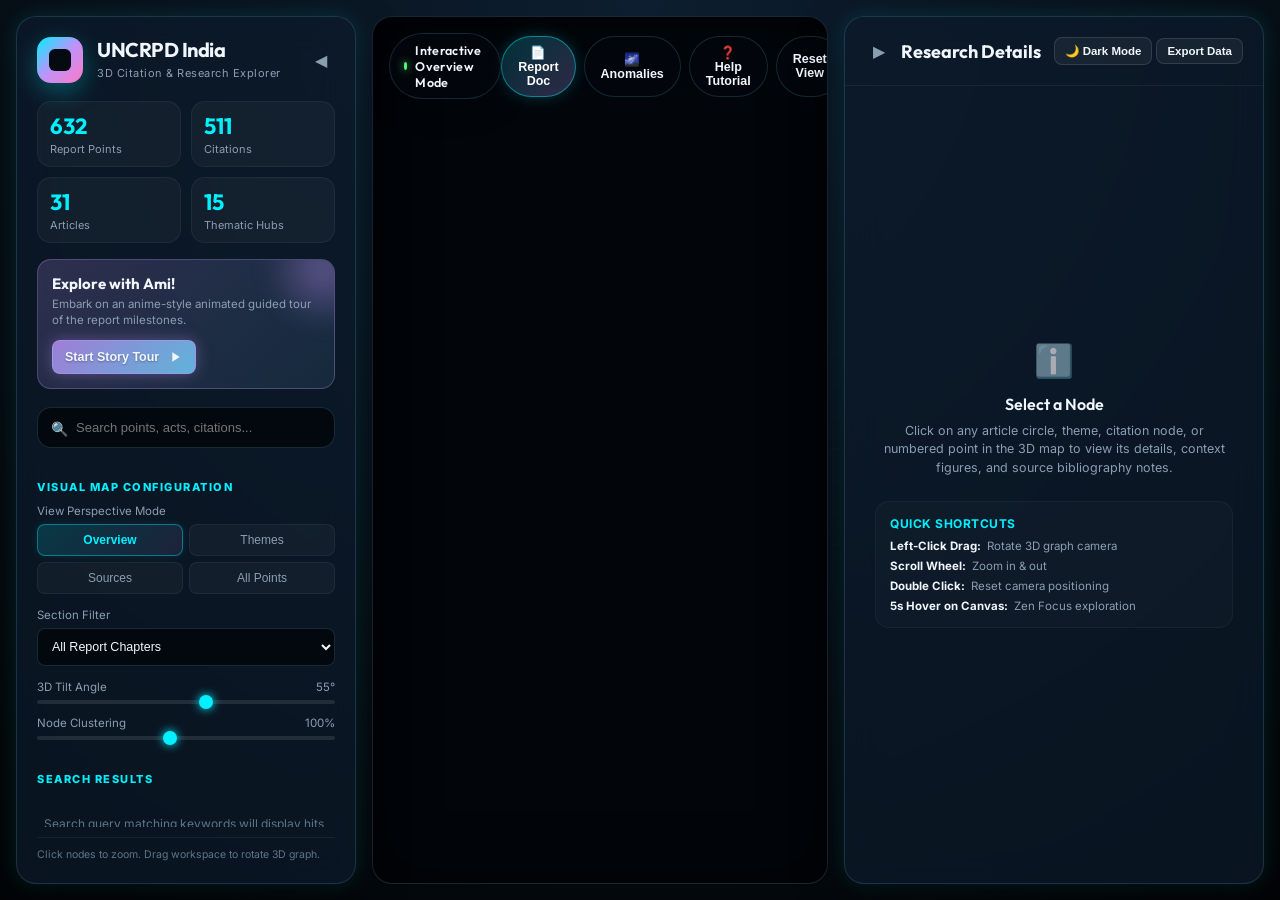
==== commit 9ca3fdf0: "Enhance 3D galaxy constellations, restore cosmic rocket supplements, and enable ghost translucent na" ====
--- a/index.html
+++ b/index.html
@@ -379,18 +379,6 @@
     </div>
   </div>
 
-  <!-- Custom Animated Rocket / Explorer Cursor -->
-  <div class="rocket-cursor" id="rocket-cursor">
-    <svg class="rocket-body-svg" viewBox="0 0 24 24" fill="none" xmlns="http://www.w3.org/2000/svg">
-      <path d="M12 2.5C12 2.5 16 6 16 11C16 14.5 14.5 17 14.5 17L12 15.5L9.5 17C9.5 17 8 14.5 8 11C8 6 12 2.5 12 2.5Z" fill="#00f0ff" stroke="#ffffff" stroke-width="1.2"/>
-      <path d="M8 11L5 13L6 16.5L9.5 15" fill="#bd93f9" stroke="#ffffff" stroke-width="0.8"/>
-      <path d="M16 11L19 13L18 16.5L14.5 15" fill="#bd93f9" stroke="#ffffff" stroke-width="0.8"/>
-      <circle cx="12" cy="10" r="1.8" fill="#ffffff"/>
-      <!-- Animated Booster Flame -->
-      <path class="booster-flame" d="M10.5 16.5L12 21.5L13.5 16.5Z" fill="#ff79c6"/>
-    </svg>
-  </div>
-
   <!-- Floating Edge Reopen Buttons -->
   <button class="floating-reopen-btn hidden" id="reopen-left-btn" title="Expand Left Menu">▶ Navigator</button>
   <button class="floating-reopen-btn hidden" id="reopen-right-btn" title="Expand Details Menu">◀ Inspector</button>
--- a/app.css
+++ b/app.css
@@ -153,68 +153,91 @@
   mask-image: radial-gradient(circle at center, black, transparent 90%);
 }
 
-/* App Grid Structure - Ghost Fullscreen Canvas & Floating Glass Sidebars */
+/* App Grid Structure */
 .app-container {
+  display: grid;
+  grid-template-columns: auto 1fr auto;
+  height: 100vh;
+  gap: 0;
+  padding: 16px;
   position: relative;
-  width: 100vw;
-  height: 100vh;
-  overflow: hidden;
-  padding: 0;
-  margin: 0;
-  display: block;
   z-index: 2;
   transition: padding var(--transition-normal);
 }
 
-/* Central WebGL Viewport spans 100% full screen behind ghost panels */
+/* Central WebGL Viewport Container */
 .viewport-container {
+  position: relative;
+  height: 100%;
+  border-radius: var(--radius-lg);
+  overflow: hidden;
+  background: #02060b;
+  box-shadow: inset 0 0 60px rgba(0, 0, 0, 0.8);
+  border: 1px solid var(--card-border);
+}
+
+.light-theme .viewport-container {
+  background: #fdfdf9;
+  box-shadow: inset 0 0 40px rgba(196, 154, 108, 0.08);
+}
+
+.reading-theme .viewport-container {
+  background: #fbf7ee;
+  box-shadow: inset 0 0 40px rgba(180, 142, 95, 0.08);
+}
+
+.threejs-wrapper {
   position: absolute;
   inset: 0;
   width: 100%;
   height: 100%;
   z-index: 1;
+}
+
+#threejs-canvas {
+  width: 100%;
+  height: 100%;
+  display: block;
+}
+
+/* Sidebars Base Styling */
+.sidebar-left, .sidebar-right {
+  display: flex;
+  flex-direction: column;
+  height: 100%;
   overflow: hidden;
-}
-
-/* Floating Glassmorphic Sidebars */
+  position: relative;
+  z-index: 10;
+}
+
 .sidebar-left {
-  position: absolute;
-  top: 16px;
-  bottom: 16px;
-  left: 16px;
   width: 340px;
-  z-index: 10;
   padding: 20px;
-  display: flex;
-  flex-direction: column;
-  overflow: hidden;
-  transform: translateX(0);
-  transition: transform 0.5s cubic-bezier(0.16, 1, 0.3, 1), opacity 0.4s ease, width 0.4s ease, border 0.4s ease;
+  margin-right: 16px;
+  transition: width var(--transition-normal), margin var(--transition-normal), padding var(--transition-normal), opacity var(--transition-normal), border var(--transition-normal), transform var(--transition-normal);
 }
 
 .sidebar-left.collapsed {
-  transform: translateX(-110%) !important;
+  width: 0 !important;
+  margin-right: 0 !important;
+  padding: 0 !important;
   opacity: 0 !important;
+  border: none !important;
   pointer-events: none;
 }
 
 .sidebar-right {
-  position: absolute;
-  top: 16px;
-  bottom: 16px;
-  right: 16px;
   width: 420px;
-  z-index: 10;
-  display: flex;
-  flex-direction: column;
-  overflow: hidden;
-  transform: translateX(0);
-  transition: transform 0.5s cubic-bezier(0.16, 1, 0.3, 1), opacity 0.4s ease, backdrop-filter 0.4s ease;
+  margin-left: 16px;
+  transition: width var(--transition-normal), margin var(--transition-normal), padding var(--transition-normal), opacity var(--transition-normal), border var(--transition-normal), transform var(--transition-normal), backdrop-filter 0.4s ease;
 }
 
 .sidebar-right.collapsed {
-  transform: translateX(110%) !important;
+  width: 0 !important;
+  margin-left: 0 !important;
+  padding: 0 !important;
   opacity: 0 !important;
+  border: none !important;
   pointer-events: none;
 }
 
@@ -222,18 +245,43 @@
 .top-pillbar {
   position: absolute;
   top: 16px;
-  left: 372px;
-  right: 452px;
+  left: 16px;
+  right: 16px;
   display: flex;
   justify-content: space-between;
   align-items: center;
   z-index: 20;
   pointer-events: none;
-  transition: transform 0.5s cubic-bezier(0.16, 1, 0.3, 1), opacity 0.4s ease, left 0.4s ease, right 0.4s ease;
+  transition: transform 0.4s ease, opacity 0.4s ease;
 }
 
 .top-pillbar > * {
   pointer-events: auto;
+}
+
+/* Zen Focus Mode behavior - Ghost Translucent Sidebars */
+.app-container.zen-focus-mode .sidebar-left {
+  opacity: 0.12;
+  filter: blur(0.5px);
+  pointer-events: auto;
+  transition: opacity 0.4s ease, filter 0.4s ease;
+}
+
+.app-container.zen-focus-mode .sidebar-left:hover {
+  opacity: 0.96;
+  filter: none;
+}
+
+.app-container.zen-focus-mode .sidebar-right {
+  opacity: 0.12;
+  filter: blur(0.5px);
+  pointer-events: auto;
+  transition: opacity 0.4s ease, filter 0.4s ease;
+}
+
+.app-container.zen-focus-mode .sidebar-right:hover {
+  opacity: 0.96;
+  filter: none;
 }
 
 .app-container.zen-focus-mode .top-pillbar {
@@ -2651,59 +2699,6 @@
 }
 
 /* ==========================================================================
-   CUSTOM ROCKET & EXPLORER CURSOR SYSTEM
-   ========================================================================== */
-.rocket-cursor {
-  position: fixed;
-  pointer-events: none;
-  z-index: 99999;
-  width: 32px;
-  height: 32px;
-  transform: translate(-50%, -50%);
-  transition: transform 0.06s ease-out, opacity 0.2s ease;
-  will-change: transform;
-}
-
-.rocket-body-svg {
-  width: 100%;
-  height: 100%;
-  transform: rotate(-45deg);
-  transition: transform 0.25s cubic-bezier(0.16, 1, 0.3, 1);
-  filter: drop-shadow(0 0 8px rgba(0, 240, 255, 0.6));
-}
-
-.rocket-cursor.hovering .rocket-body-svg {
-  transform: rotate(0deg) scale(1.25);
-  filter: drop-shadow(0 0 14px rgba(255, 121, 198, 0.8));
-  animation: rocket-orbit-pulse 1.4s ease-in-out infinite;
-}
-
-@keyframes rocket-orbit-pulse {
-  0%, 100% { transform: scale(1.2) rotate(0deg); }
-  50% { transform: scale(1.35) rotate(180deg); }
-}
-
-.stardust-trail-dot {
-  position: fixed;
-  pointer-events: none;
-  z-index: 99998;
-  border-radius: 50%;
-  background: radial-gradient(circle, #00f0ff 0%, #ffffff 70%, transparent 100%);
-  box-shadow: 0 0 6px #00f0ff;
-  transition: transform 0.4s ease-out, opacity 0.4s ease-out;
-}
-
-.light-theme .stardust-trail-dot {
-  background: radial-gradient(circle, #c4943c 0%, #ffffff 70%, transparent 100%);
-  box-shadow: 0 0 6px #c4943c;
-}
-
-.reading-theme .stardust-trail-dot {
-  background: radial-gradient(circle, #b45309 0%, #d97706 70%, transparent 100%);
-  box-shadow: 0 0 6px #b45309;
-}
-
-/* ==========================================================================
    COSMIC ANOMALIES (Black Holes, Solar Flares, Cosmic Earthquakes)
    ========================================================================== */
 .cosmic-quake-active {
